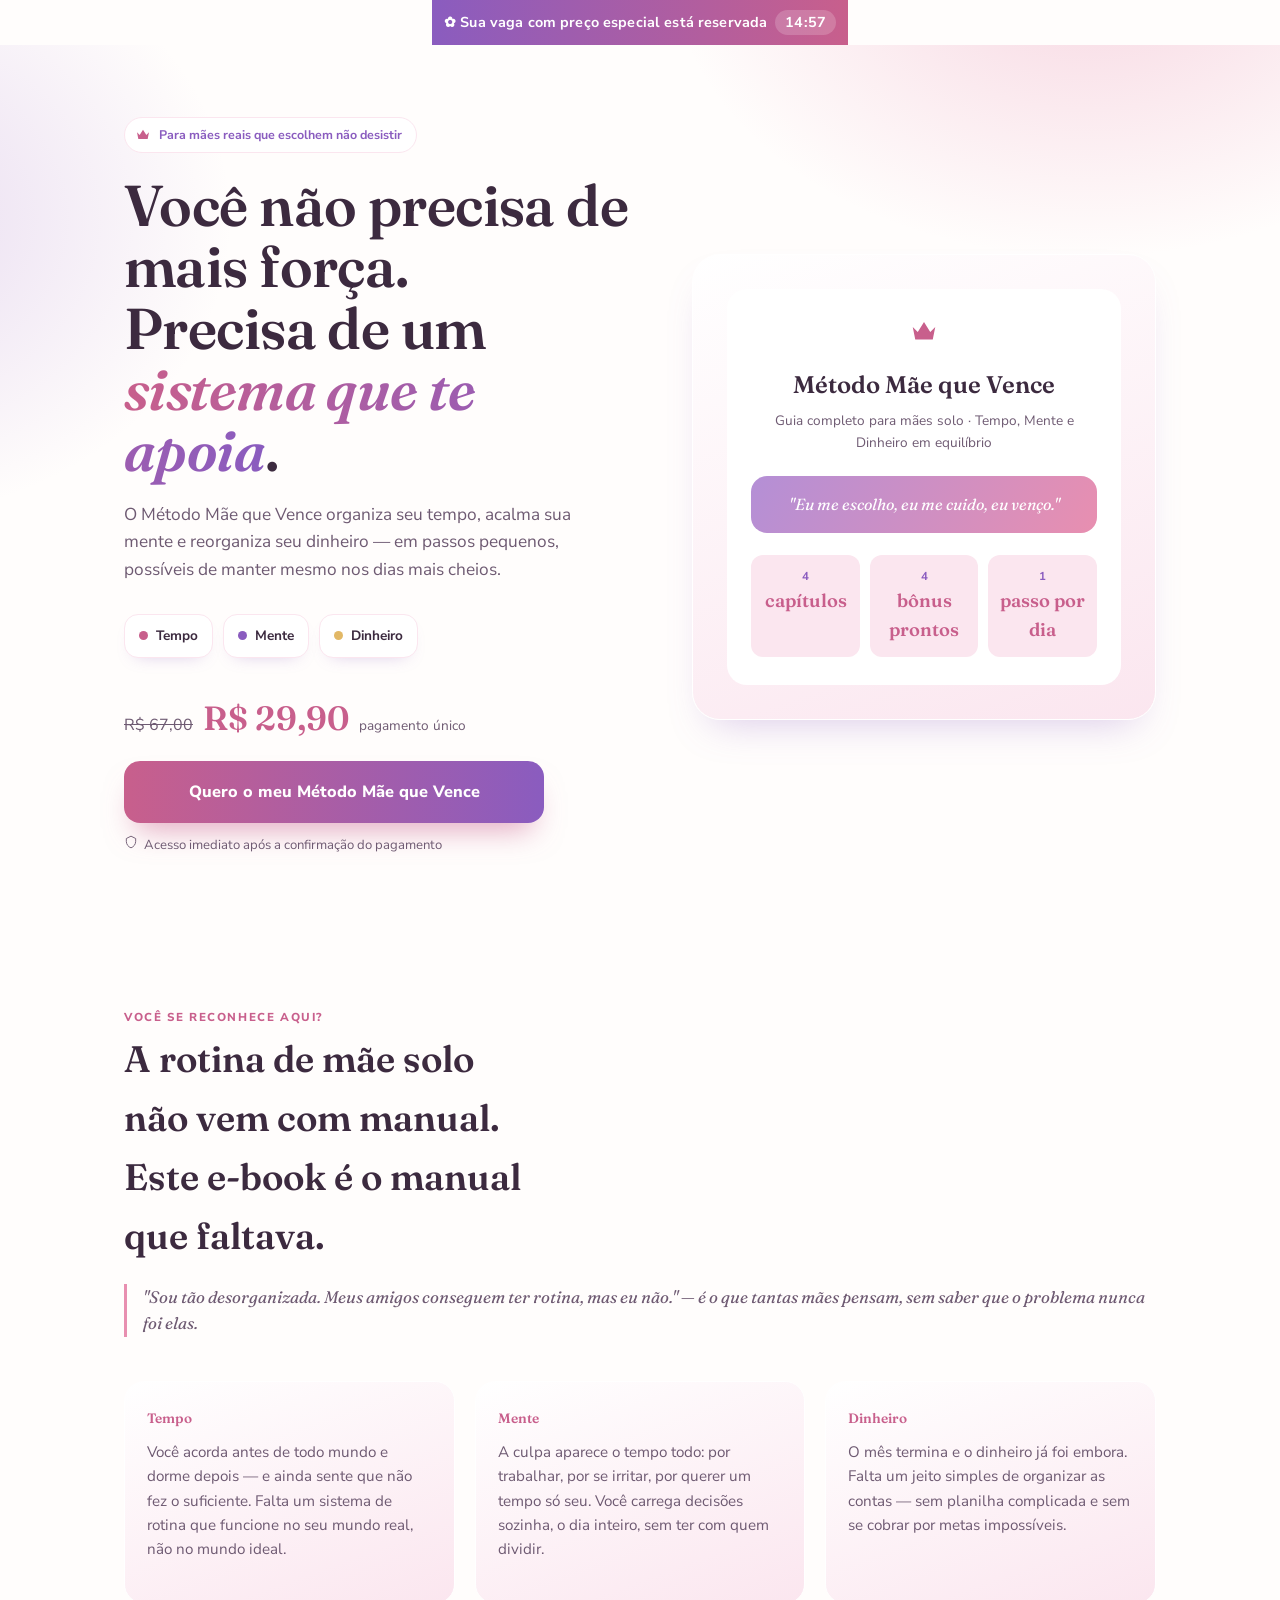
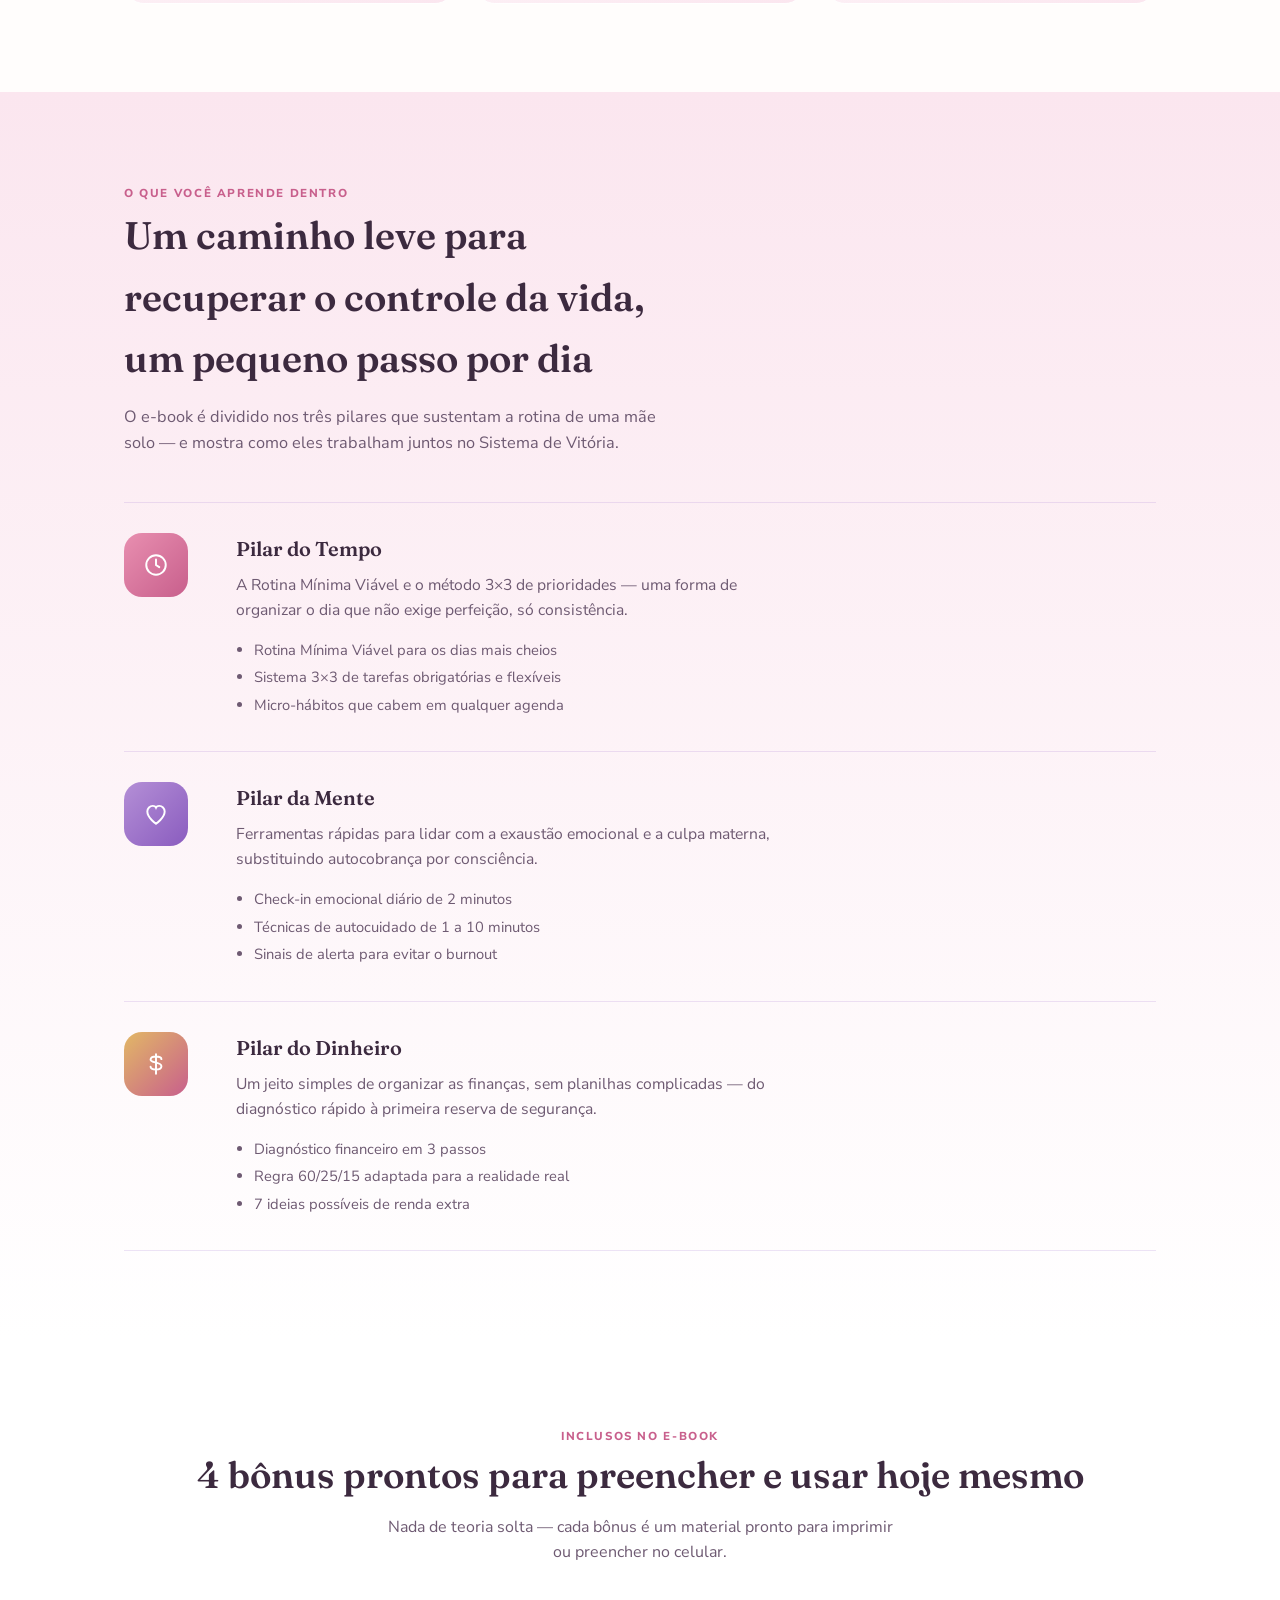
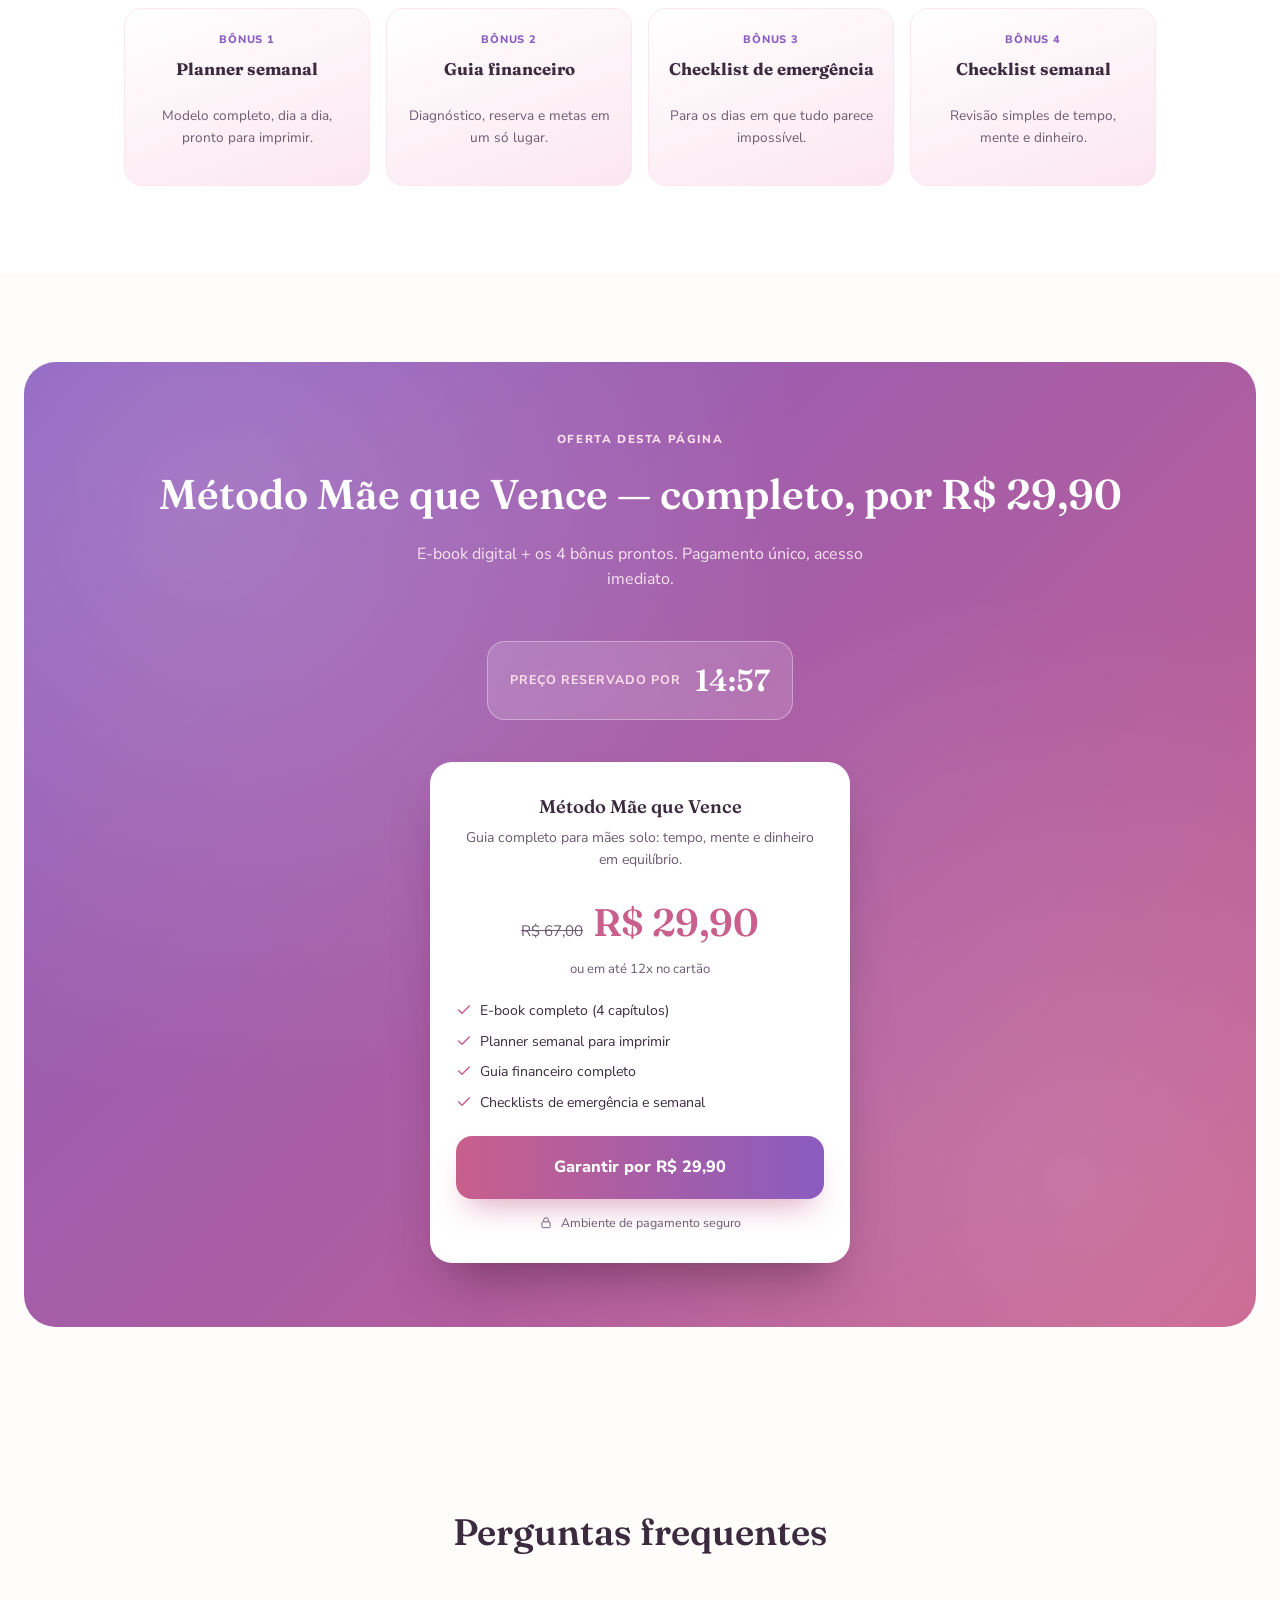
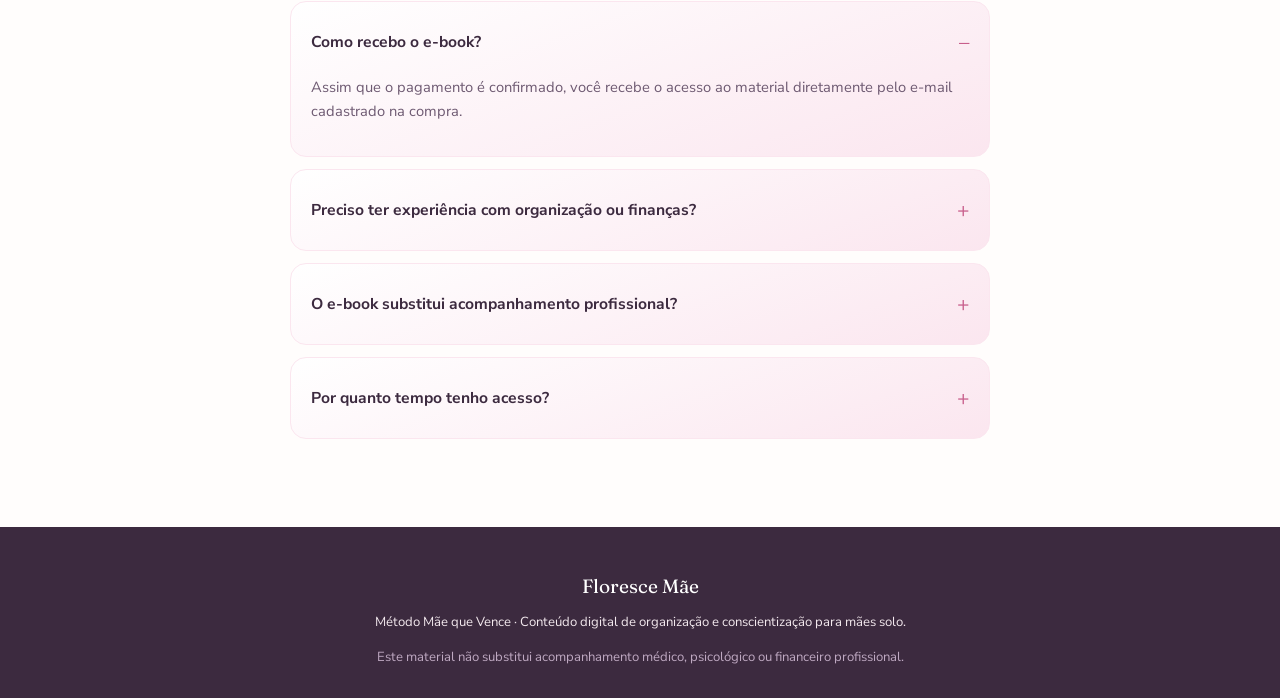
==== floresce-mae-responsivo.html @ d222fc99 "Add files via upload" ====
<!DOCTYPE html>
<html lang="pt-BR">
<head>
<meta charset="UTF-8">
<meta name="viewport" content="width=device-width, initial-scale=1.0, viewport-fit=cover">
<title>Floresce Mãe — Método Mãe que Vence</title>
<link rel="preconnect" href="https://fonts.googleapis.com">
<link href="https://fonts.googleapis.com/css2?family=Fraunces:ital,opsz,wght@0,9..144,400;0,9..144,500;0,9..144,600;1,9..144,500&family=Nunito+Sans:wght@400;600;700;800&display=swap" rel="stylesheet">
<style>
  :root{
    --white:#fffdfc;
    --blush:#fbe6ef;
    --pink:#e88fb0;
    --pink-deep:#c85f8c;
    --lilac:#b48fd6;
    --lilac-deep:#8a5cbf;
    --ink:#3c2a3f;
    --ink-soft:#6e5a72;
    --gold:#e2b866;
    --shadow: 0 20px 40px -20px rgba(138,92,191,0.35);
  }
  *{box-sizing:border-box;}
  html{scroll-behavior:smooth;}
  body{
    margin:0;
    background:var(--white);
    color:var(--ink);
    font-family:'Nunito Sans', sans-serif;
    line-height:1.6;
    -webkit-font-smoothing:antialiased;
    display:flex;
    flex-direction:column;
    align-items:center;
    width:100%;
  }
  header.hero, section, footer{width:100%;}
  h1,h2,h3,.display{
    font-family:'Fraunces', serif;
    font-weight:600;
    color:var(--ink);
    margin:0;
  }
  .eyebrow{
    font-family:'Nunito Sans',sans-serif;
    text-transform:uppercase;
    letter-spacing:0.14em;
    font-size:0.72rem;
    font-weight:800;
    color:var(--pink-deep);
  }
  a{text-decoration:none;color:inherit;}
  img{max-width:100%;display:block;}
  .wrap{max-width:1080px;width:100%;margin:0 auto;padding:0 24px;}
  section{padding:88px 0;}

  /* ---------- sticky cart bar ---------- */
  #cartbar{
    position:sticky; top:0; z-index:50;
    background:linear-gradient(90deg,var(--lilac-deep),var(--pink-deep));
    color:#fff;
    padding:10px 16px;
    text-align:center;
    font-size:0.9rem;
    font-weight:700;
    letter-spacing:0.01em;
  }
  #cartbar .timer{
    font-variant-numeric: tabular-nums;
    background:rgba(255,255,255,0.18);
    padding:3px 10px;
    border-radius:20px;
    margin-left:8px;
  }

  /* ---------- hero ---------- */
  header.hero{
    position:relative;
    overflow:hidden;
    background:
      radial-gradient(ellipse 700px 500px at 85% -10%, rgba(232,143,176,0.35), transparent 60%),
      radial-gradient(ellipse 600px 500px at -10% 20%, rgba(180,143,214,0.30), transparent 60%),
      var(--white);
    padding:72px 0 60px;
  }
  .hero-grid{
    display:grid;
    grid-template-columns: 1.05fr 0.95fr;
    gap:56px;
    align-items:center;
  }
  .badge-crown{
    display:inline-flex;align-items:center;gap:8px;
    background:#fff;
    border:1px solid var(--blush);
    padding:7px 14px 7px 10px;
    border-radius:999px;
    font-size:0.78rem;
    font-weight:700;
    color:var(--lilac-deep);
    box-shadow: var(--shadow);
    margin-bottom:22px;
  }
  .badge-crown svg{flex:none;}
  h1.display{
    font-size:clamp(2.3rem, 4.4vw, 3.6rem);
    line-height:1.06;
    letter-spacing:-0.01em;
  }
  h1.display em{
    font-style:italic;
    background:linear-gradient(90deg,var(--pink-deep),var(--lilac-deep));
    -webkit-background-clip:text;
    background-clip:text;
    color:transparent;
  }
  .hero p.lede{
    margin-top:20px;
    font-size:1.08rem;
    color:var(--ink-soft);
    max-width:46ch;
  }
  .hero-pillars{
    display:flex;gap:14px;margin-top:30px;flex-wrap:wrap;
  }
  .pillar-chip{
    display:flex;align-items:center;gap:8px;
    background:#fff;
    border:1px solid var(--blush);
    padding:9px 14px;
    border-radius:14px;
    font-weight:700;
    font-size:0.85rem;
    color:var(--ink);
    box-shadow: 0 8px 18px -12px rgba(138,92,191,0.4);
  }
  .pillar-chip .dot{width:9px;height:9px;border-radius:50%;flex:none;}
  .hero-cta{margin-top:34px;}
  .price-tag{
    display:flex;align-items:baseline;gap:10px;margin-bottom:16px;
  }
  .price-tag .old{color:var(--ink-soft);text-decoration:line-through;font-size:1rem;}
  .price-tag .new{font-family:'Fraunces',serif;font-size:2.1rem;font-weight:600;color:var(--pink-deep);}
  .price-tag .cycle{font-size:0.85rem;color:var(--ink-soft);}
  .btn-buy{
    display:inline-flex;align-items:center;justify-content:center;gap:10px;
    background:linear-gradient(90deg,var(--pink-deep),var(--lilac-deep));
    color:#fff;
    font-weight:800;
    font-size:1.02rem;
    padding:18px 30px;
    border-radius:16px;
    box-shadow:0 18px 30px -12px rgba(200,95,140,0.55);
    border:none;
    cursor:pointer;
    transition:transform .15s ease, box-shadow .15s ease;
    width:100%;
    max-width:420px;
  }
  .btn-buy:hover{transform:translateY(-2px);box-shadow:0 22px 36px -12px rgba(200,95,140,0.65);}
  .hero-note{
    margin-top:12px;font-size:0.82rem;color:var(--ink-soft);
    display:flex;align-items:center;gap:6px;
  }

  /* hero visual: mug/journal card */
  .hero-visual{
    position:relative;
    background:linear-gradient(160deg,#fff, var(--blush));
    border-radius:28px;
    padding:34px;
    box-shadow: var(--shadow);
    border:1px solid #fff;
  }
  .visual-card{
    background:#fff;
    border-radius:20px;
    padding:28px 24px;
    text-align:center;
  }
  .visual-card .crown{margin:0 auto 10px;}
  .visual-card .title-sm{
    font-family:'Fraunces',serif;font-size:1.5rem;font-weight:600;
  }
  .visual-card .sub-sm{font-size:0.85rem;color:var(--ink-soft);margin-top:6px;}
  .visual-mantra{
    margin-top:22px;
    background:linear-gradient(120deg,var(--lilac),var(--pink));
    color:#fff;
    border-radius:16px;
    padding:16px 18px;
    font-family:'Fraunces',serif;
    font-style:italic;
    font-size:1rem;
  }
  .visual-stats{
    display:grid;grid-template-columns:repeat(3,1fr);gap:10px;margin-top:22px;
  }
  .visual-stats div{
    background:var(--blush);
    border-radius:12px;
    padding:12px 6px;
    text-align:center;
    font-size:0.72rem;
    font-weight:700;
    color:var(--lilac-deep);
  }
  .visual-stats div span{
    display:block;font-family:'Fraunces',serif;font-size:1.15rem;color:var(--pink-deep);font-weight:600;
  }

  /* ---------- for you section ---------- */
  .foryou{background:var(--white);}
  .foryou h2{font-size:clamp(1.7rem,3vw,2.3rem);max-width:16ch;}
  .quote-strip{
    margin-top:18px;
    font-family:'Fraunces',serif;font-style:italic;
    color:var(--ink-soft);
    font-size:1.05rem;
    border-left:3px solid var(--pink);
    padding-left:16px;
  }
  .you-grid{
    margin-top:44px;
    display:grid;grid-template-columns:repeat(3,1fr);gap:20px;
  }
  .you-card{
    background:linear-gradient(160deg,#fff,var(--blush));
    border-radius:20px;
    padding:26px 22px;
    border:1px solid #fff;
  }
  .you-card .num{
    font-family:'Fraunces',serif;color:var(--pink-deep);font-size:0.85rem;font-weight:600;
  }
  .you-card p{margin-top:10px;color:var(--ink-soft);font-size:0.95rem;}

  /* ---------- pillars detail ---------- */
  .pillars{
    background:linear-gradient(180deg,var(--blush),#fff);
  }
  .pillars-head{max-width:56ch;}
  .pillars-head h2{font-size:clamp(1.8rem,3.2vw,2.4rem);}
  .pillars-head p{margin-top:14px;color:var(--ink-soft);font-size:1.02rem;}
  .pillar-list{margin-top:46px;display:flex;flex-direction:column;gap:0;}
  .pillar-row{
    display:grid;grid-template-columns: 90px 1fr;
    gap:22px;
    padding:30px 0;
    border-top:1px solid rgba(180,143,214,0.25);
  }
  .pillar-row:last-child{border-bottom:1px solid rgba(180,143,214,0.25);}
  .pillar-icon{
    width:64px;height:64px;border-radius:18px;
    display:flex;align-items:center;justify-content:center;
    color:#fff;
  }
  .pillar-row h3{font-size:1.25rem;}
  .pillar-row p{color:var(--ink-soft);margin-top:8px;font-size:0.98rem;max-width:60ch;}
  .pillar-row ul{margin:12px 0 0;padding-left:18px;color:var(--ink-soft);font-size:0.92rem;}
  .pillar-row li{margin-bottom:4px;}

  /* ---------- bonus ---------- */
  .bonus{background:#fff;}
  .bonus h2{font-size:clamp(1.7rem,3vw,2.3rem);text-align:center;}
  .bonus-sub{text-align:center;color:var(--ink-soft);margin-top:10px;max-width:52ch;margin-left:auto;margin-right:auto;}
  .bonus-grid{
    margin-top:42px;display:grid;grid-template-columns:repeat(4,1fr);gap:16px;
  }
  .bonus-card{
    background:linear-gradient(160deg,#fff,var(--blush));
    border:1px solid var(--blush);
    border-radius:18px;
    padding:22px 18px;
    text-align:center;
  }
  .bonus-card .tag{
    font-size:0.68rem;font-weight:800;letter-spacing:0.08em;text-transform:uppercase;color:var(--lilac-deep);
  }
  .bonus-card h4{font-family:'Fraunces',serif;font-size:1.05rem;margin-top:8px;color:var(--ink);}
  .bonus-card p{font-size:0.85rem;color:var(--ink-soft);margin-top:6px;}

  /* ---------- offer / checkout section ---------- */
  .offer{
    background:linear-gradient(135deg,var(--lilac-deep),var(--pink-deep));
    color:#fff;
    text-align:center;
    border-radius:32px;
    margin:0 24px;
    padding:64px 28px;
    position:relative;
    overflow:hidden;
  }
  .offer::before{
    content:"";position:absolute;inset:0;
    background:radial-gradient(circle at 15% 15%, rgba(255,255,255,0.18), transparent 45%),
               radial-gradient(circle at 85% 85%, rgba(255,255,255,0.14), transparent 45%);
  }
  .offer > *{position:relative;}
  .offer .eyebrow{color:#ffe1ec;}
  .offer h2{font-size:clamp(1.8rem,3.4vw,2.6rem);color:#fff;margin-top:10px;}
  .offer p.sub{margin-top:14px;color:#f6e4ee;max-width:48ch;margin-left:auto;margin-right:auto;}

  .timer-box{
    margin:32px auto 8px;
    display:inline-flex;align-items:center;gap:14px;
    background:rgba(255,255,255,0.14);
    border:1px solid rgba(255,255,255,0.35);
    padding:14px 22px;
    border-radius:18px;
    backdrop-filter: blur(4px);
  }
  .timer-box .lbl{font-size:0.78rem;font-weight:700;text-transform:uppercase;letter-spacing:0.08em;color:#ffe1ec;}
  .timer-box .clock{
    font-family:'Fraunces',serif;font-size:1.9rem;font-weight:600;
    font-variant-numeric: tabular-nums;
  }

  .offer-card{
    margin:34px auto 0;
    max-width:420px;
    background:#fff;
    color:var(--ink);
    border-radius:22px;
    padding:30px 26px;
    box-shadow:0 30px 50px -20px rgba(60,20,45,0.5);
  }
  .offer-card .name{font-family:'Fraunces',serif;font-weight:600;font-size:1.15rem;}
  .offer-card .desc{color:var(--ink-soft);font-size:0.88rem;margin-top:6px;}
  .offer-card .pricing{margin:20px 0 6px;display:flex;align-items:baseline;justify-content:center;gap:10px;}
  .offer-card .pricing .old{color:var(--ink-soft);text-decoration:line-through;font-size:0.95rem;}
  .offer-card .pricing .new{font-family:'Fraunces',serif;font-size:2.4rem;font-weight:600;color:var(--pink-deep);}
  .offer-card .pricing .cur{font-size:0.95rem;color:var(--pink-deep);font-weight:700;}
  .offer-card .installment{text-align:center;font-size:0.82rem;color:var(--ink-soft);margin-bottom:20px;}
  .offer-includes{
    text-align:left;
    margin:0 0 22px;
    padding:0;list-style:none;
    font-size:0.88rem;
    color:var(--ink);
  }
  .offer-includes li{display:flex;gap:8px;margin-bottom:8px;align-items:flex-start;}
  .offer-includes li svg{flex:none;margin-top:2px;}
  .offer-card .btn-buy{max-width:100%;}
  .secure-row{
    display:flex;align-items:center;justify-content:center;gap:8px;
    margin-top:14px;font-size:0.78rem;color:var(--ink-soft);
  }

  /* ---------- faq ---------- */
  .faq{background:var(--white);}
  .faq h2{font-size:clamp(1.7rem,3vw,2.3rem);text-align:center;margin-bottom:40px;}
  .faq-list{max-width:700px;margin:0 auto;display:flex;flex-direction:column;gap:12px;}
  details{
    background:linear-gradient(160deg,#fff,var(--blush));
    border:1px solid var(--blush);
    border-radius:16px;
    padding:18px 20px;
  }
  summary{
    cursor:pointer;font-weight:700;font-size:0.98rem;
    list-style:none;display:flex;justify-content:space-between;align-items:center;gap:12px;
  }
  summary::-webkit-details-marker{display:none;}
  summary::after{
    content:"+";font-size:1.3rem;color:var(--pink-deep);font-weight:400;flex:none;
  }
  details[open] summary::after{content:"–";}
  details p{margin-top:12px;color:var(--ink-soft);font-size:0.92rem;}

  /* ---------- footer ---------- */
  footer{
    background:var(--ink);
    color:#f3e9ee;
    text-align:center;
    padding:44px 24px 30px;
    font-size:0.82rem;
  }
  footer .fname{font-family:'Fraunces',serif;font-size:1.2rem;color:#fff;margin-bottom:10px;}
  footer .flinks{margin-top:14px;color:#bfa9c2;}

  /* ---------- mobile ---------- */
  @media (max-width:860px){
    .hero-grid{grid-template-columns:1fr;}
    .you-grid{grid-template-columns:1fr;}
    .pillar-row{grid-template-columns:56px 1fr;}
    .pillar-icon{width:48px;height:48px;border-radius:14px;}
    .bonus-grid{grid-template-columns:repeat(2,1fr);}
    section{padding:60px 0;}
    .offer{margin:0 12px;padding:48px 20px;}
    .hero-visual{order:-1;}
  }
  @media (max-width:480px){
    .wrap{padding:0 18px;}
    section{padding:48px 0;}
    .bonus-grid{grid-template-columns:1fr;}
    #cartbar{font-size:0.72rem;padding:9px 12px;}
    #cartbar .timer{margin-left:4px;padding:2px 8px;}
    h1.display{font-size:1.9rem;}
    .hero{padding:48px 0 40px;}
    .hero-visual{padding:22px;}
    .visual-card{padding:22px 16px;}
    .visual-stats{gap:8px;}
    .btn-buy{font-size:0.92rem;padding:16px 22px;}
    .price-tag .new{font-size:1.7rem;}
    .pillar-row{grid-template-columns:44px 1fr;gap:14px;padding:22px 0;}
    .pillar-icon{width:40px;height:40px;border-radius:12px;}
    .pillar-icon svg{width:20px;height:20px;}
    .offer{margin:0 8px;padding:40px 16px;border-radius:22px;}
    .offer-card{padding:24px 18px;}
    .timer-box{padding:10px 16px;gap:10px;flex-wrap:wrap;justify-content:center;}
    .timer-box .clock{font-size:1.4rem;}
    .you-grid{gap:14px;}
    .bonus-grid{gap:14px;}
    details{padding:14px 16px;}
    summary{font-size:0.9rem;}
  }

  @media (max-width:360px){
    h1.display{font-size:1.65rem;}
    .offer-card .pricing .new{font-size:2rem;}
  }

  @media (prefers-reduced-motion: reduce){
    *{transition:none !important;}
  }

  /* RESPONSIVIDADE AVANÇADA — celulares, alta densidade e safe areas */
  :root{
    --page-pad:clamp(16px, 5vw, 24px);
    --section-pad:clamp(50px, 8vw, 88px);
  }

  html,
  body{
    width:100%;
    max-width:100%;
    overflow-x:hidden;
  }

  body{
    overflow-wrap:anywhere;
  }

  .wrap{
    width:100%;
    max-width:1080px;
    padding-left:var(--page-pad);
    padding-right:var(--page-pad);
  }

  section{padding-top:var(--section-pad);padding-bottom:var(--section-pad);}

  #cartbar{
    display:flex;
    align-items:center;
    justify-content:center;
    flex-wrap:wrap;
    gap:6px 8px;
    padding-left:max(12px, env(safe-area-inset-left));
    padding-right:max(12px, env(safe-area-inset-right));
    line-height:1.35;
  }
  #cartbar .timer{margin-left:0;}

  header.hero{
    padding-top:clamp(48px, 8vw, 72px);
    padding-bottom:clamp(44px, 7vw, 60px);
  }

  .hero-grid{
    grid-template-columns:minmax(0, 1.05fr) minmax(0, .95fr);
    gap:clamp(30px, 5vw, 56px);
  }

  .hero-grid > *,
  .hero-visual,
  .visual-card,
  .you-card,
  .bonus-card,
  .offer-card,
  .pillar-row > div:last-child,
  .faq-list,
  details{min-width:0;}

  .badge-crown{
    max-width:100%;
    white-space:normal;
    text-align:left;
  }

  h1.display,
  .pillars-head h2,
  .offer h2,
  .bonus h2,
  .faq h2{overflow-wrap:anywhere;}

  h1.display{font-size:clamp(2.05rem, 6.4vw, 3.6rem);}
  .hero p.lede{font-size:clamp(.98rem, 1.8vw, 1.08rem);}

  .hero-pillars{gap:10px;}
  .pillar-chip{min-height:44px;}
  .price-tag{flex-wrap:wrap;gap:6px 10px;}
  .btn-buy{min-height:52px;}
  .hero-note{align-items:flex-start;}

  .hero-visual{
    padding:clamp(20px, 3vw, 34px);
    border-radius:clamp(20px, 3vw, 28px);
  }
  .visual-card{padding:clamp(20px, 2.6vw, 28px) clamp(16px, 2.2vw, 24px);}
  .visual-card .title-sm{font-size:clamp(1.25rem, 2.3vw, 1.5rem);overflow-wrap:anywhere;}
  .visual-mantra{overflow-wrap:anywhere;}
  .visual-stats{grid-template-columns:repeat(3,minmax(0,1fr));}
  .visual-stats div{min-width:0;overflow-wrap:anywhere;}

  .you-grid{grid-template-columns:repeat(3,minmax(0,1fr));}
  .bonus-grid{grid-template-columns:repeat(4,minmax(0,1fr));}
  .pillar-row{grid-template-columns:clamp(56px, 8vw, 90px) minmax(0,1fr);}
  .pillar-row p,
  .pillar-row li,
  .bonus-card p,
  .you-card p,
  details p{overflow-wrap:anywhere;}

  .offer{
    margin-left:clamp(8px, 2.2vw, 24px);
    margin-right:clamp(8px, 2.2vw, 24px);
    padding:clamp(42px, 6vw, 64px) clamp(16px, 4vw, 28px);
  }
  .offer-card{width:100%;padding:clamp(22px, 3vw, 30px) clamp(16px, 2.5vw, 26px);}
  .offer-card .pricing{flex-wrap:wrap;}
  .timer-box{max-width:100%;flex-wrap:wrap;justify-content:center;text-align:center;}
  .offer-includes li{min-width:0;}
  .offer-includes li span{min-width:0;}

  details{overflow:hidden;}
  summary{min-height:44px;}

  footer{
    padding-left:max(var(--page-pad), env(safe-area-inset-left));
    padding-right:max(var(--page-pad), env(safe-area-inset-right));
    padding-bottom:max(30px, calc(30px + env(safe-area-inset-bottom)));
  }

  @media (max-width:860px){
    .hero-grid,
    .you-grid{grid-template-columns:1fr;}
    .bonus-grid{grid-template-columns:repeat(2,minmax(0,1fr));}
    .pillar-row{grid-template-columns:56px minmax(0,1fr);}
    .pillar-icon{width:48px;height:48px;border-radius:14px;}
    .hero-visual{order:-1;}
    .hero-grid{gap:clamp(32px, 7vw, 48px);}
  }

  @media (max-width:600px){
    #cartbar{font-size:.72rem;padding-top:9px;padding-bottom:9px;}
    header.hero{padding-top:clamp(42px, 12vw, 58px);padding-bottom:clamp(38px, 10vw, 50px);}
    h1.display{font-size:clamp(2rem, 10.5vw, 2.7rem);line-height:1.08;}
    .hero-pillars{display:grid;grid-template-columns:repeat(3,minmax(0,1fr));}
    .pillar-chip{justify-content:center;padding-left:8px;padding-right:8px;font-size:.8rem;}
    .price-tag{align-items:center;}
    .price-tag .new{font-size:clamp(1.7rem, 8vw, 2.1rem);}
    .btn-buy{font-size:.95rem;padding:15px 16px;}
    .hero-note{font-size:.78rem;}
    .visual-card .sub-sm{font-size:.8rem;}
    .visual-stats div{font-size:.66rem;padding:10px 4px;}
    .visual-stats div span{font-size:1.05rem;}
    .pillar-row{grid-template-columns:44px minmax(0,1fr);gap:14px;padding:24px 0;}
    .pillar-icon{width:40px;height:40px;border-radius:12px;}
    .pillar-icon svg{width:20px;height:20px;}
    .offer h2{font-size:clamp(1.65rem, 8vw, 2.15rem);}
    .timer-box{gap:8px;padding:10px 14px;}
    .timer-box .clock{font-size:1.35rem;}
    .offer-card .pricing .new{font-size:clamp(2rem, 11vw, 2.4rem);}
    .secure-row{flex-wrap:wrap;}
    details{padding:12px 14px;}
    summary{font-size:.9rem;line-height:1.4;}
  }

  @media (max-width:480px){
    .wrap{padding-left:16px;padding-right:16px;}
    section{padding-top:clamp(44px, 13vw, 58px);padding-bottom:clamp(44px, 13vw, 58px);}
    .bonus-grid{grid-template-columns:1fr;gap:14px;}
    .hero-visual{padding:18px;border-radius:20px;}
    .visual-card{padding:20px 14px;border-radius:16px;}
    .visual-mantra{font-size:.94rem;padding:14px 12px;}
    .hero-pillars{gap:7px;}
    .pillar-chip{font-size:.75rem;}
    .offer{border-radius:22px;}
    footer{padding-top:34px;}
  }

  @media (max-width:360px){
    #cartbar{font-size:.67rem;}
    h1.display{font-size:clamp(1.85rem, 10.5vw, 2.25rem);}
    .badge-crown{font-size:.7rem;padding-right:10px;}
    .hero-pillars{grid-template-columns:1fr;}
    .pillar-chip{justify-content:flex-start;}
    .visual-stats{gap:5px;}
    .visual-stats div{font-size:.6rem;}
    .visual-stats div span{font-size:.98rem;}
    .offer-card .pricing{gap:5px;}
  }

  @media (orientation:landscape) and (max-height:560px){
    header.hero{padding-top:38px;padding-bottom:38px;}
    section{padding-top:48px;padding-bottom:48px;}
  }
</style>
</head>
<body>

<div id="cartbar">
  ✿ Sua vaga com preço especial está reservada <span class="timer" id="cartbar-timer">15:00</span>
</div>

<header class="hero">
  <div class="wrap hero-grid">
    <div>
      <span class="badge-crown">
        <svg width="16" height="16" viewBox="0 0 24 24" fill="none"><path d="M3 8L7 12L12 4L17 12L21 8L19 18H5L3 8Z" fill="#c85f8c"/></svg>
        Para mães reais que escolhem não desistir
      </span>
      <h1 class="display">Você não precisa de mais força.<br>Precisa de um <em>sistema que te apoia</em>.</h1>
      <p class="lede">O Método Mãe que Vence organiza seu tempo, acalma sua mente e reorganiza seu dinheiro — em passos pequenos, possíveis de manter mesmo nos dias mais cheios.</p>

      <div class="hero-pillars">
        <div class="pillar-chip"><span class="dot" style="background:var(--pink-deep)"></span>Tempo</div>
        <div class="pillar-chip"><span class="dot" style="background:var(--lilac-deep)"></span>Mente</div>
        <div class="pillar-chip"><span class="dot" style="background:var(--gold)"></span>Dinheiro</div>
      </div>

      <div class="hero-cta">
        <div class="price-tag">
          <span class="old">R$ 67,00</span>
          <span class="new">R$ 29,90</span>
          <span class="cycle">pagamento único</span>
        </div>
        <a class="btn-buy" href="https://pay.kiwify.com.br/FQ6sLjV" target="_blank" rel="noopener">
          Quero o meu Método Mãe que Vence
        </a>
        <div class="hero-note">
          <svg width="14" height="14" viewBox="0 0 24 24" fill="none"><path d="M12 2L4 6V11C4 16 7.5 20.5 12 22C16.5 20.5 20 16 20 11V6L12 2Z" stroke="#6e5a72" stroke-width="1.6"/></svg>
          Acesso imediato após a confirmação do pagamento
        </div>
      </div>
    </div>

    <div class="hero-visual">
      <div class="visual-card">
        <div class="crown">
          <svg width="30" height="30" viewBox="0 0 24 24" fill="none"><path d="M3 8L7 12L12 4L17 12L21 8L19 18H5L3 8Z" fill="#c85f8c"/></svg>
        </div>
        <div class="title-sm">Método Mãe que Vence</div>
        <div class="sub-sm">Guia completo para mães solo · Tempo, Mente e Dinheiro em equilíbrio</div>
        <div class="visual-mantra">"Eu me escolho, eu me cuido, eu venço."</div>
        <div class="visual-stats">
          <div>4<span>capítulos</span></div>
          <div>4<span>bônus prontos</span></div>
          <div>1<span>passo por dia</span></div>
        </div>
      </div>
    </div>
  </div>
</header>

<section class="foryou">
  <div class="wrap">
    <span class="eyebrow">Você se reconhece aqui?</span>
    <h2>A rotina de mãe solo não vem com manual. Este e-book é o manual que faltava.</h2>
    <p class="quote-strip">"Sou tão desorganizada. Meus amigos conseguem ter rotina, mas eu não." — é o que tantas mães pensam, sem saber que o problema nunca foi elas.</p>

    <div class="you-grid">
      <div class="you-card">
        <div class="num">Tempo</div>
        <p>Você acorda antes de todo mundo e dorme depois — e ainda sente que não fez o suficiente. Falta um sistema de rotina que funcione no seu mundo real, não no mundo ideal.</p>
      </div>
      <div class="you-card">
        <div class="num">Mente</div>
        <p>A culpa aparece o tempo todo: por trabalhar, por se irritar, por querer um tempo só seu. Você carrega decisões sozinha, o dia inteiro, sem ter com quem dividir.</p>
      </div>
      <div class="you-card">
        <div class="num">Dinheiro</div>
        <p>O mês termina e o dinheiro já foi embora. Falta um jeito simples de organizar as contas — sem planilha complicada e sem se cobrar por metas impossíveis.</p>
      </div>
    </div>
  </div>
</section>

<section class="pillars">
  <div class="wrap">
    <div class="pillars-head">
      <span class="eyebrow">O que você aprende dentro</span>
      <h2>Um caminho leve para recuperar o controle da vida, um pequeno passo por dia</h2>
      <p>O e-book é dividido nos três pilares que sustentam a rotina de uma mãe solo — e mostra como eles trabalham juntos no Sistema de Vitória.</p>
    </div>

    <div class="pillar-list">
      <div class="pillar-row">
        <div class="pillar-icon" style="background:linear-gradient(135deg,var(--pink),var(--pink-deep));">
          <svg width="26" height="26" viewBox="0 0 24 24" fill="none"><circle cx="12" cy="12" r="9" stroke="#fff" stroke-width="1.8"/><path d="M12 7V12L15 14" stroke="#fff" stroke-width="1.8" stroke-linecap="round"/></svg>
        </div>
        <div>
          <h3>Pilar do Tempo</h3>
          <p>A Rotina Mínima Viável e o método 3×3 de prioridades — uma forma de organizar o dia que não exige perfeição, só consistência.</p>
          <ul>
            <li>Rotina Mínima Viável para os dias mais cheios</li>
            <li>Sistema 3×3 de tarefas obrigatórias e flexíveis</li>
            <li>Micro-hábitos que cabem em qualquer agenda</li>
          </ul>
        </div>
      </div>

      <div class="pillar-row">
        <div class="pillar-icon" style="background:linear-gradient(135deg,var(--lilac),var(--lilac-deep));">
          <svg width="26" height="26" viewBox="0 0 24 24" fill="none"><path d="M12 21C12 21 4 15.5 4 9.8C4 6.6 6.4 4.5 9 4.5C10.5 4.5 11.6 5.3 12 6.2C12.4 5.3 13.5 4.5 15 4.5C17.6 4.5 20 6.6 20 9.8C20 15.5 12 21 12 21Z" stroke="#fff" stroke-width="1.8"/></svg>
        </div>
        <div>
          <h3>Pilar da Mente</h3>
          <p>Ferramentas rápidas para lidar com a exaustão emocional e a culpa materna, substituindo autocobrança por consciência.</p>
          <ul>
            <li>Check-in emocional diário de 2 minutos</li>
            <li>Técnicas de autocuidado de 1 a 10 minutos</li>
            <li>Sinais de alerta para evitar o burnout</li>
          </ul>
        </div>
      </div>

      <div class="pillar-row">
        <div class="pillar-icon" style="background:linear-gradient(135deg,var(--gold),var(--pink-deep));">
          <svg width="26" height="26" viewBox="0 0 24 24" fill="none"><path d="M12 3V21M17 7.5C17 6 15.5 5 12 5C8.5 5 7 6.3 7 8C7 11 17 10 17 14C17 16 15 17 12 17C9 17 7 16 7 14.5" stroke="#fff" stroke-width="1.8" stroke-linecap="round"/></svg>
        </div>
        <div>
          <h3>Pilar do Dinheiro</h3>
          <p>Um jeito simples de organizar as finanças, sem planilhas complicadas — do diagnóstico rápido à primeira reserva de segurança.</p>
          <ul>
            <li>Diagnóstico financeiro em 3 passos</li>
            <li>Regra 60/25/15 adaptada para a realidade real</li>
            <li>7 ideias possíveis de renda extra</li>
          </ul>
        </div>
      </div>
    </div>
  </div>
</section>

<section class="bonus">
  <div class="wrap">
    <span class="eyebrow" style="display:block;text-align:center;">Inclusos no e-book</span>
    <h2>4 bônus prontos para preencher e usar hoje mesmo</h2>
    <p class="bonus-sub">Nada de teoria solta — cada bônus é um material pronto para imprimir ou preencher no celular.</p>

    <div class="bonus-grid">
      <div class="bonus-card">
        <div class="tag">Bônus 1</div>
        <h4>Planner semanal</h4>
        <p>Modelo completo, dia a dia, pronto para imprimir.</p>
      </div>
      <div class="bonus-card">
        <div class="tag">Bônus 2</div>
        <h4>Guia financeiro</h4>
        <p>Diagnóstico, reserva e metas em um só lugar.</p>
      </div>
      <div class="bonus-card">
        <div class="tag">Bônus 3</div>
        <h4>Checklist de emergência</h4>
        <p>Para os dias em que tudo parece impossível.</p>
      </div>
      <div class="bonus-card">
        <div class="tag">Bônus 4</div>
        <h4>Checklist semanal</h4>
        <p>Revisão simples de tempo, mente e dinheiro.</p>
      </div>
    </div>
  </div>
</section>

<section id="oferta">
  <div class="offer">
    <span class="eyebrow">Oferta desta página</span>
    <h2>Método Mãe que Vence — completo, por R$ 29,90</h2>
    <p class="sub">E-book digital + os 4 bônus prontos. Pagamento único, acesso imediato.</p>

    <div class="timer-box">
      <span class="lbl">Preço reservado por</span>
      <span class="clock" id="main-timer">15:00</span>
    </div>

    <div class="offer-card">
      <div class="name">Método Mãe que Vence</div>
      <div class="desc">Guia completo para mães solo: tempo, mente e dinheiro em equilíbrio.</div>
      <div class="pricing">
        <span class="old">R$ 67,00</span>
        <span class="new">R$ 29,90</span>
      </div>
      <div class="installment">ou em até 12x no cartão</div>
      <ul class="offer-includes">
        <li><svg width="16" height="16" viewBox="0 0 24 24" fill="none"><path d="M4 12L9 17L20 6" stroke="#c85f8c" stroke-width="2.2" stroke-linecap="round" stroke-linejoin="round"/></svg> E-book completo (4 capítulos)</li>
        <li><svg width="16" height="16" viewBox="0 0 24 24" fill="none"><path d="M4 12L9 17L20 6" stroke="#c85f8c" stroke-width="2.2" stroke-linecap="round" stroke-linejoin="round"/></svg> Planner semanal para imprimir</li>
        <li><svg width="16" height="16" viewBox="0 0 24 24" fill="none"><path d="M4 12L9 17L20 6" stroke="#c85f8c" stroke-width="2.2" stroke-linecap="round" stroke-linejoin="round"/></svg> Guia financeiro completo</li>
        <li><svg width="16" height="16" viewBox="0 0 24 24" fill="none"><path d="M4 12L9 17L20 6" stroke="#c85f8c" stroke-width="2.2" stroke-linecap="round" stroke-linejoin="round"/></svg> Checklists de emergência e semanal</li>
      </ul>
      <a class="btn-buy" href="https://pay.kiwify.com.br/FQ6sLjV" target="_blank" rel="noopener">Garantir por R$ 29,90</a>
      <div class="secure-row">
        <svg width="14" height="14" viewBox="0 0 24 24" fill="none"><rect x="5" y="10" width="14" height="10" rx="2" stroke="#6e5a72" stroke-width="1.6"/><path d="M8 10V7A4 4 0 0116 7V10" stroke="#6e5a72" stroke-width="1.6"/></svg>
        Ambiente de pagamento seguro
      </div>
    </div>
  </div>
</section>

<section class="faq">
  <div class="wrap">
    <h2>Perguntas frequentes</h2>
    <div class="faq-list">
      <details open>
        <summary>Como recebo o e-book?</summary>
        <p>Assim que o pagamento é confirmado, você recebe o acesso ao material diretamente pelo e-mail cadastrado na compra.</p>
      </details>
      <details>
        <summary>Preciso ter experiência com organização ou finanças?</summary>
        <p>Não. O método foi criado justamente para quem nunca conseguiu seguir sistemas complicados — os passos são pequenos e possíveis de manter.</p>
      </details>
      <details>
        <summary>O e-book substitui acompanhamento profissional?</summary>
        <p>Não. É um guia de organização e conscientização sobre rotina, tempo e dinheiro. Não é um substituto de acompanhamento psicológico ou financeiro profissional.</p>
      </details>
      <details>
        <summary>Por quanto tempo tenho acesso?</summary>
        <p>O acesso ao material é vitalício — você pode reler e usar os bônus quantas vezes precisar.</p>
      </details>
    </div>
  </div>
</section>

<footer>
  <div class="fname">Floresce Mãe</div>
  <div>Método Mãe que Vence · Conteúdo digital de organização e conscientização para mães solo.</div>
  <div class="flinks">Este material não substitui acompanhamento médico, psicológico ou financeiro profissional.</div>
</footer>

<script>
(function(){
  var DURATION = 15*60; // 15 minutes
  var key = 'mmv_cart_deadline';
  var deadline = localStorage.getItem(key);
  var now = Date.now();
  if(!deadline || parseInt(deadline,10) < now){
    deadline = now + DURATION*1000;
    localStorage.setItem(key, deadline);
  } else {
    deadline = parseInt(deadline,10);
  }

  var elBar = document.getElementById('cartbar-timer');
  var elMain = document.getElementById('main-timer');

  function tick(){
    var diff = Math.max(0, Math.floor((deadline - Date.now())/1000));
    var m = Math.floor(diff/60);
    var s = diff%60;
    var text = (m<10?'0':'')+m+':'+(s<10?'0':'')+s;
    if(elBar) elBar.textContent = text;
    if(elMain) elMain.textContent = text;
    if(diff <= 0){
      clearInterval(interval);
      if(elBar) elBar.textContent = '00:00';
      if(elMain) elMain.textContent = '00:00';
    }
  }
  tick();
  var interval = setInterval(tick, 1000);
})();
</script>

</body>
</html>
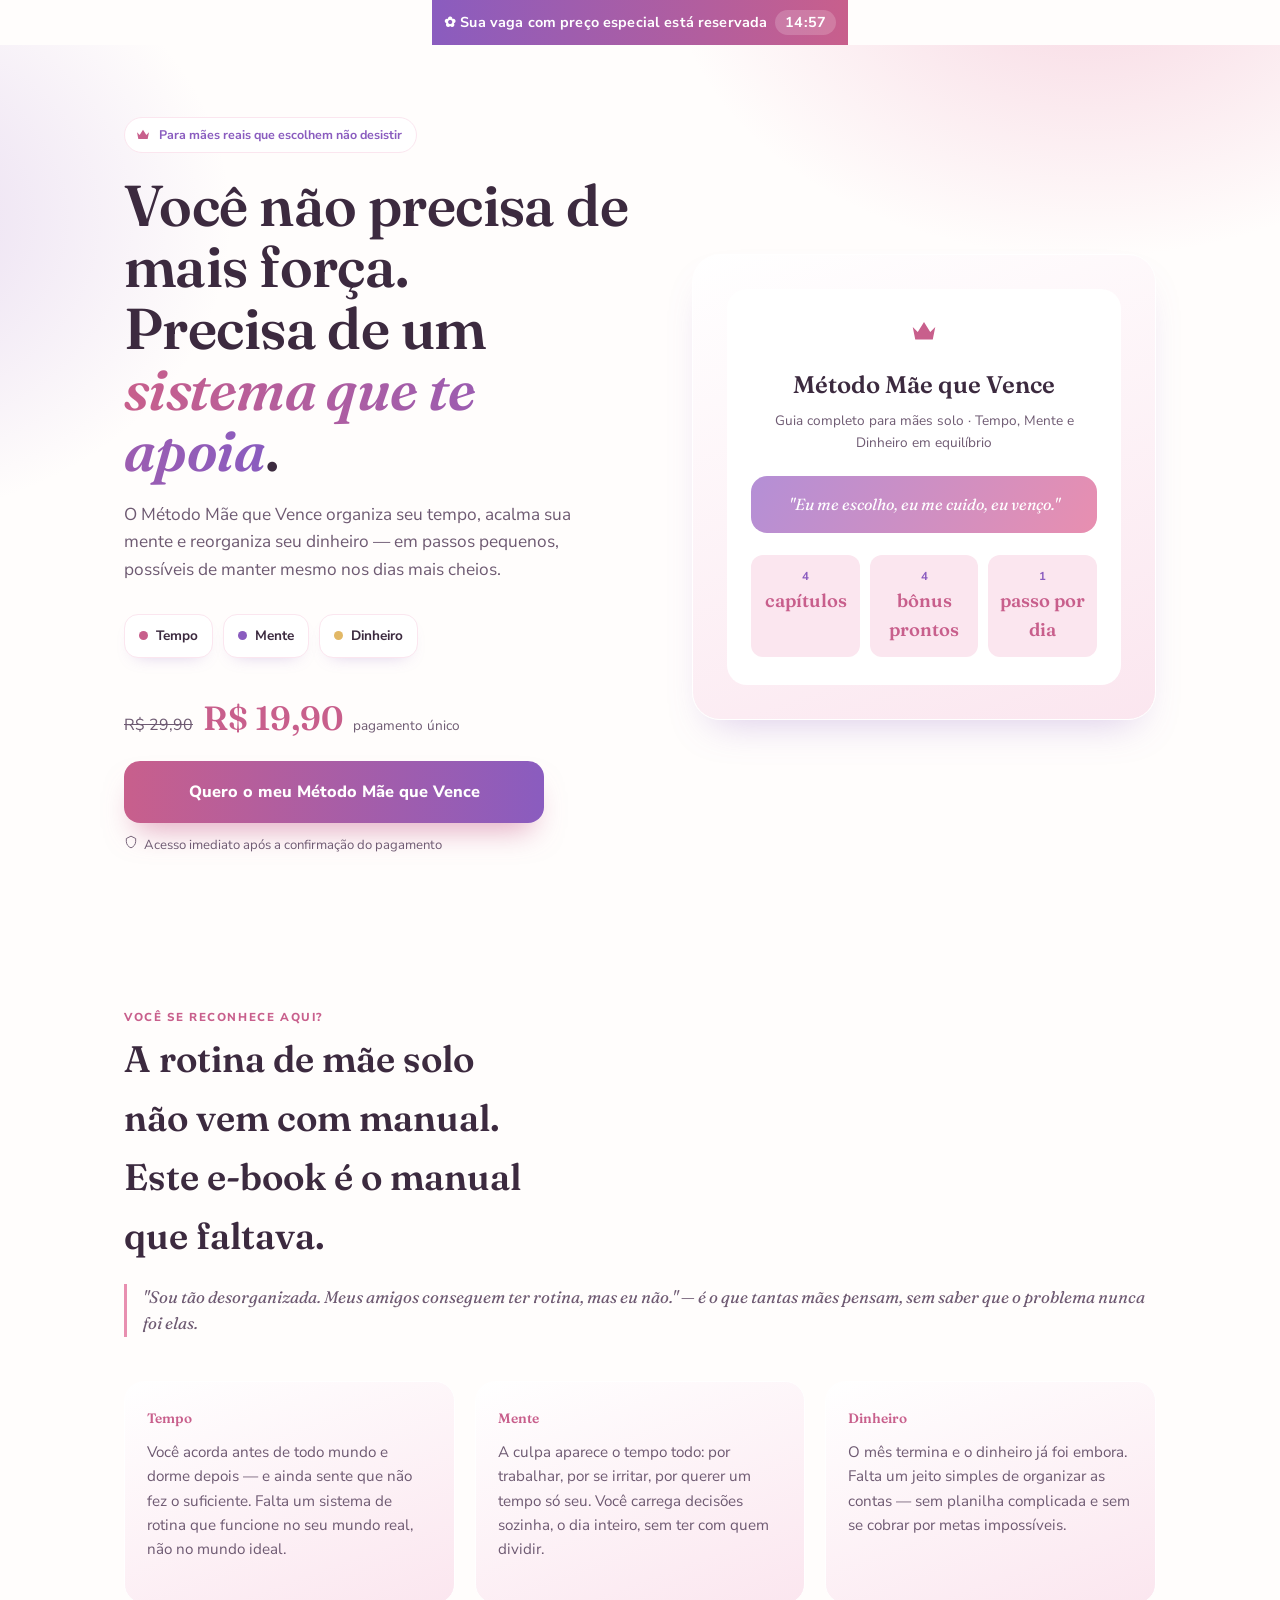
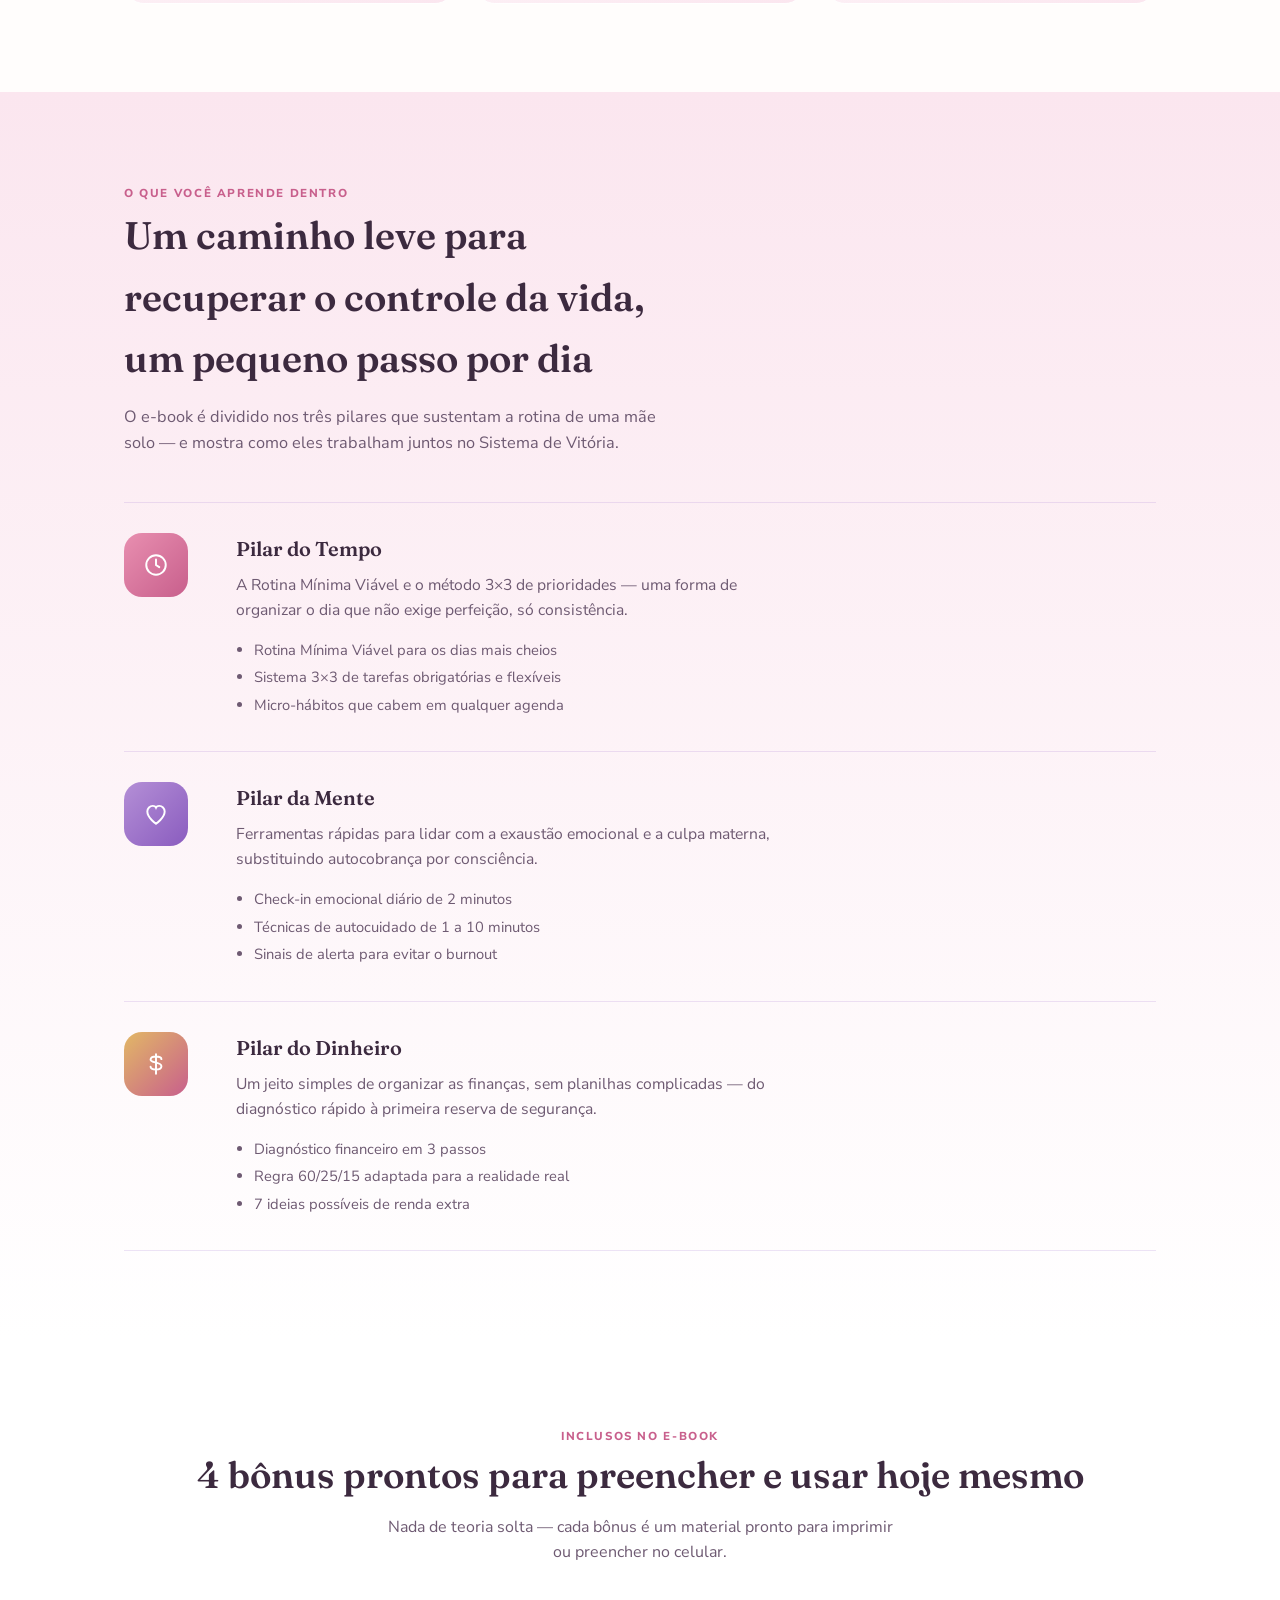
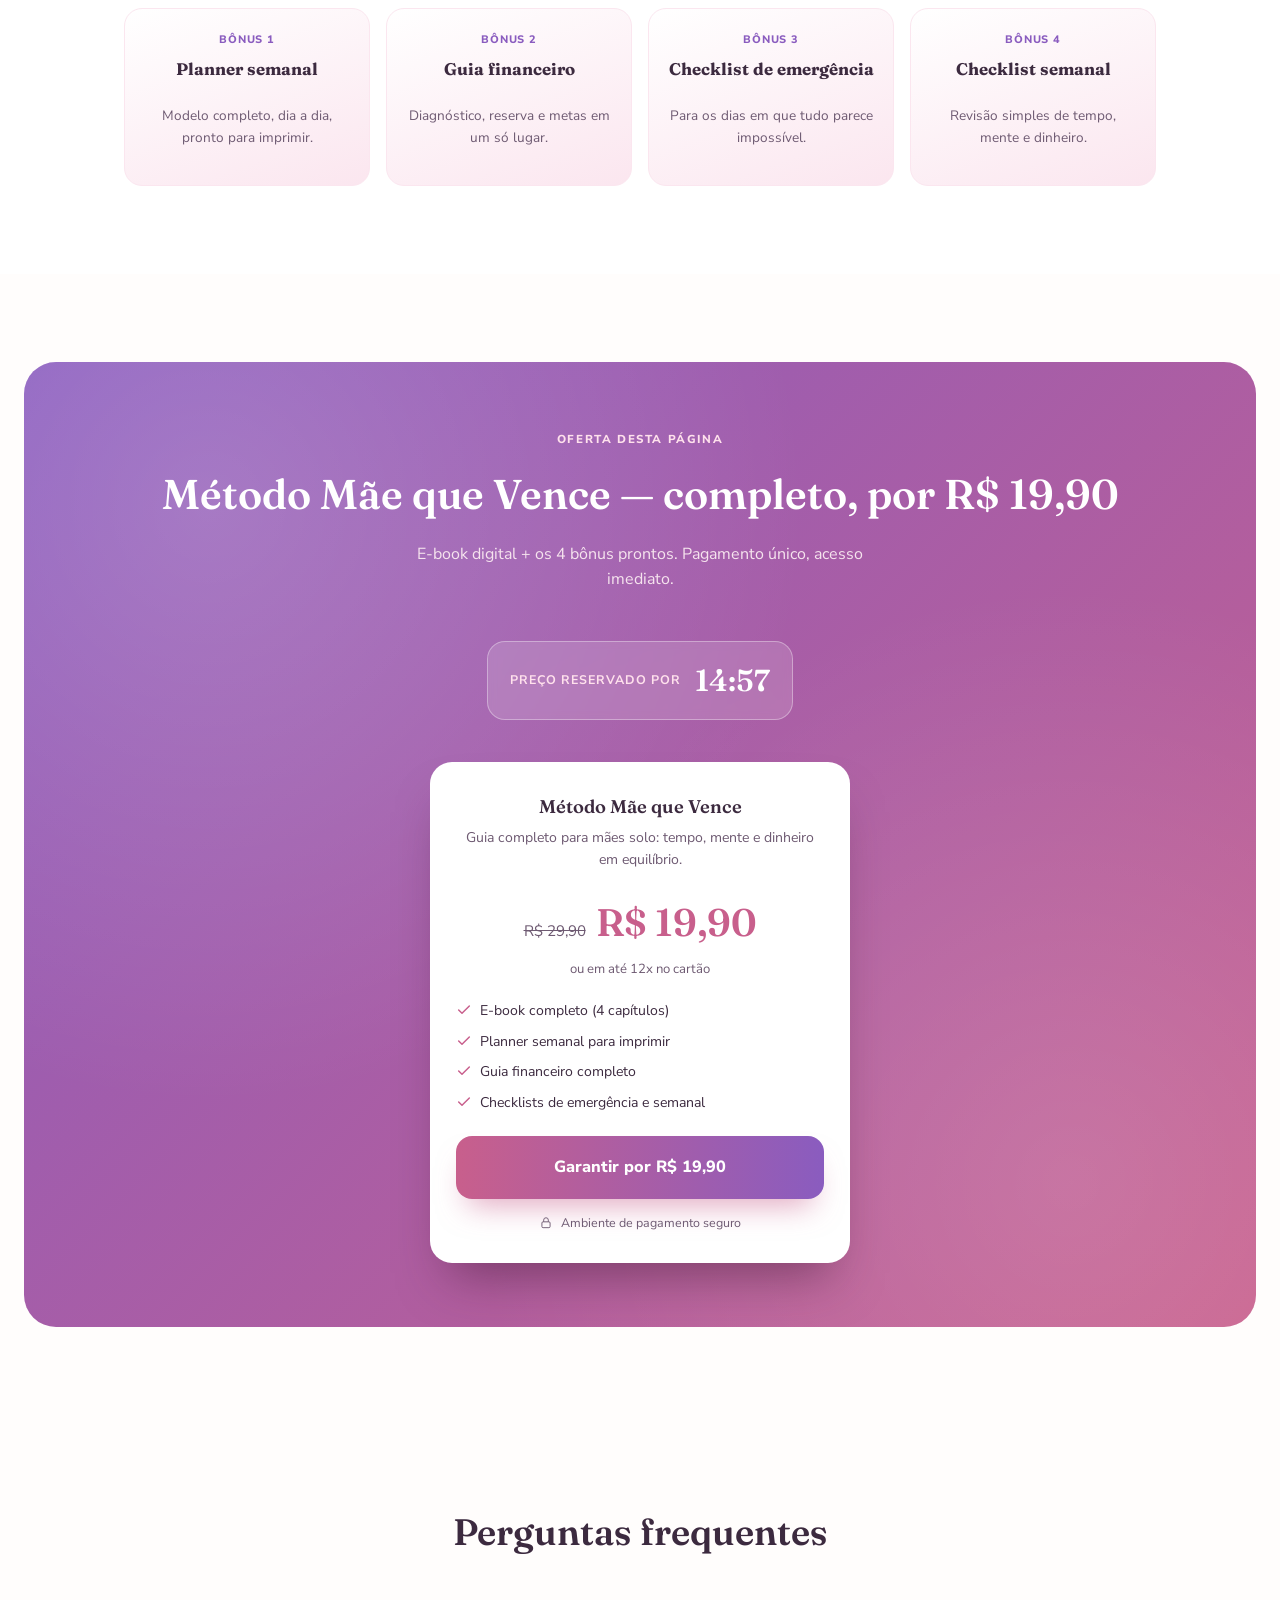
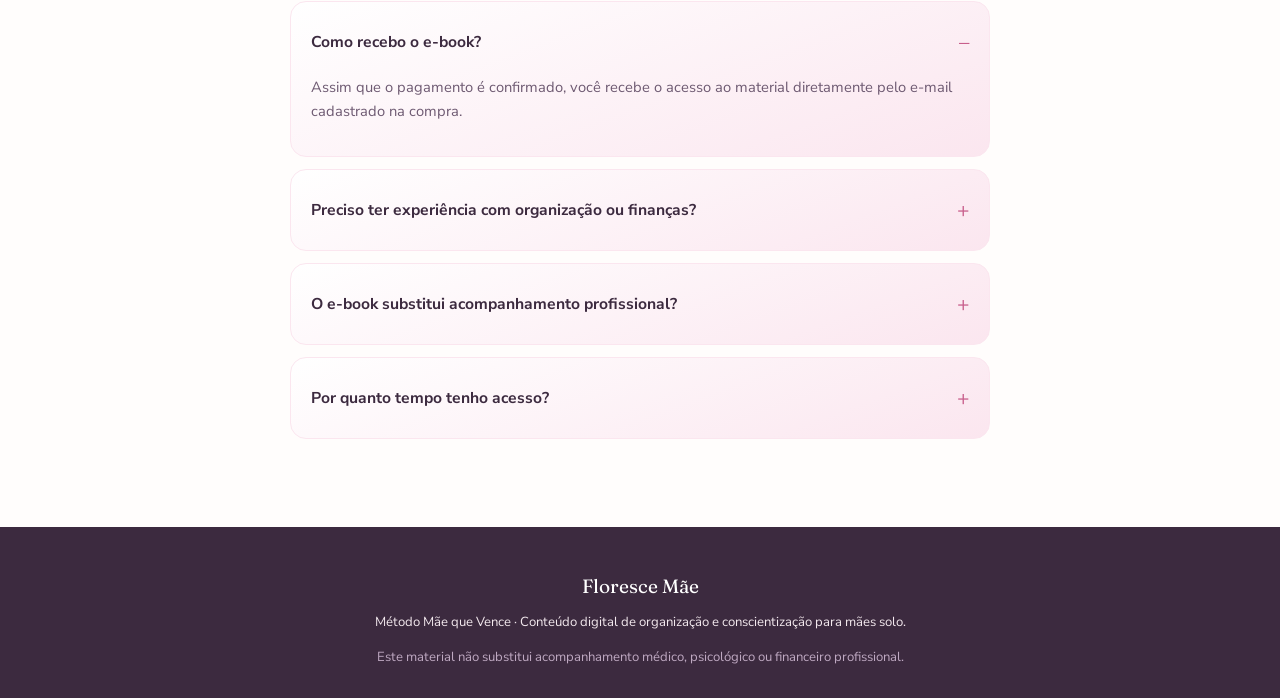
==== commit d3d35cc0: "Add files via upload" ====
--- a/floresce-mae-responsivo.html
+++ b/floresce-mae-responsivo.html
@@ -632,11 +632,11 @@
 
       <div class="hero-cta">
         <div class="price-tag">
-          <span class="old">R$ 67,00</span>
-          <span class="new">R$ 29,90</span>
+          <span class="old">R$ 29,90</span>
+          <span class="new">R$ 19,90</span>
           <span class="cycle">pagamento único</span>
         </div>
-        <a class="btn-buy" href="https://pay.kiwify.com.br/FQ6sLjV" target="_blank" rel="noopener">
+        <a class="btn-buy" href="https://pay.kiwify.com.br/bz2rmCk" target="_blank" rel="noopener">
           Quero o meu Método Mãe que Vence
         </a>
         <div class="hero-note">
@@ -778,7 +778,7 @@
 <section id="oferta">
   <div class="offer">
     <span class="eyebrow">Oferta desta página</span>
-    <h2>Método Mãe que Vence — completo, por R$ 29,90</h2>
+    <h2>Método Mãe que Vence — completo, por R$ 19,90</h2>
     <p class="sub">E-book digital + os 4 bônus prontos. Pagamento único, acesso imediato.</p>
 
     <div class="timer-box">
@@ -790,8 +790,8 @@
       <div class="name">Método Mãe que Vence</div>
       <div class="desc">Guia completo para mães solo: tempo, mente e dinheiro em equilíbrio.</div>
       <div class="pricing">
-        <span class="old">R$ 67,00</span>
-        <span class="new">R$ 29,90</span>
+        <span class="old">R$ 29,90</span>
+        <span class="new">R$ 19,90</span>
       </div>
       <div class="installment">ou em até 12x no cartão</div>
       <ul class="offer-includes">
@@ -800,7 +800,7 @@
         <li><svg width="16" height="16" viewBox="0 0 24 24" fill="none"><path d="M4 12L9 17L20 6" stroke="#c85f8c" stroke-width="2.2" stroke-linecap="round" stroke-linejoin="round"/></svg> Guia financeiro completo</li>
         <li><svg width="16" height="16" viewBox="0 0 24 24" fill="none"><path d="M4 12L9 17L20 6" stroke="#c85f8c" stroke-width="2.2" stroke-linecap="round" stroke-linejoin="round"/></svg> Checklists de emergência e semanal</li>
       </ul>
-      <a class="btn-buy" href="https://pay.kiwify.com.br/FQ6sLjV" target="_blank" rel="noopener">Garantir por R$ 29,90</a>
+      <a class="btn-buy" href="https://pay.kiwify.com.br/bz2rmCk" target="_blank" rel="noopener">Garantir por R$ 19,90</a>
       <div class="secure-row">
         <svg width="14" height="14" viewBox="0 0 24 24" fill="none"><rect x="5" y="10" width="14" height="10" rx="2" stroke="#6e5a72" stroke-width="1.6"/><path d="M8 10V7A4 4 0 0116 7V10" stroke="#6e5a72" stroke-width="1.6"/></svg>
         Ambiente de pagamento seguro
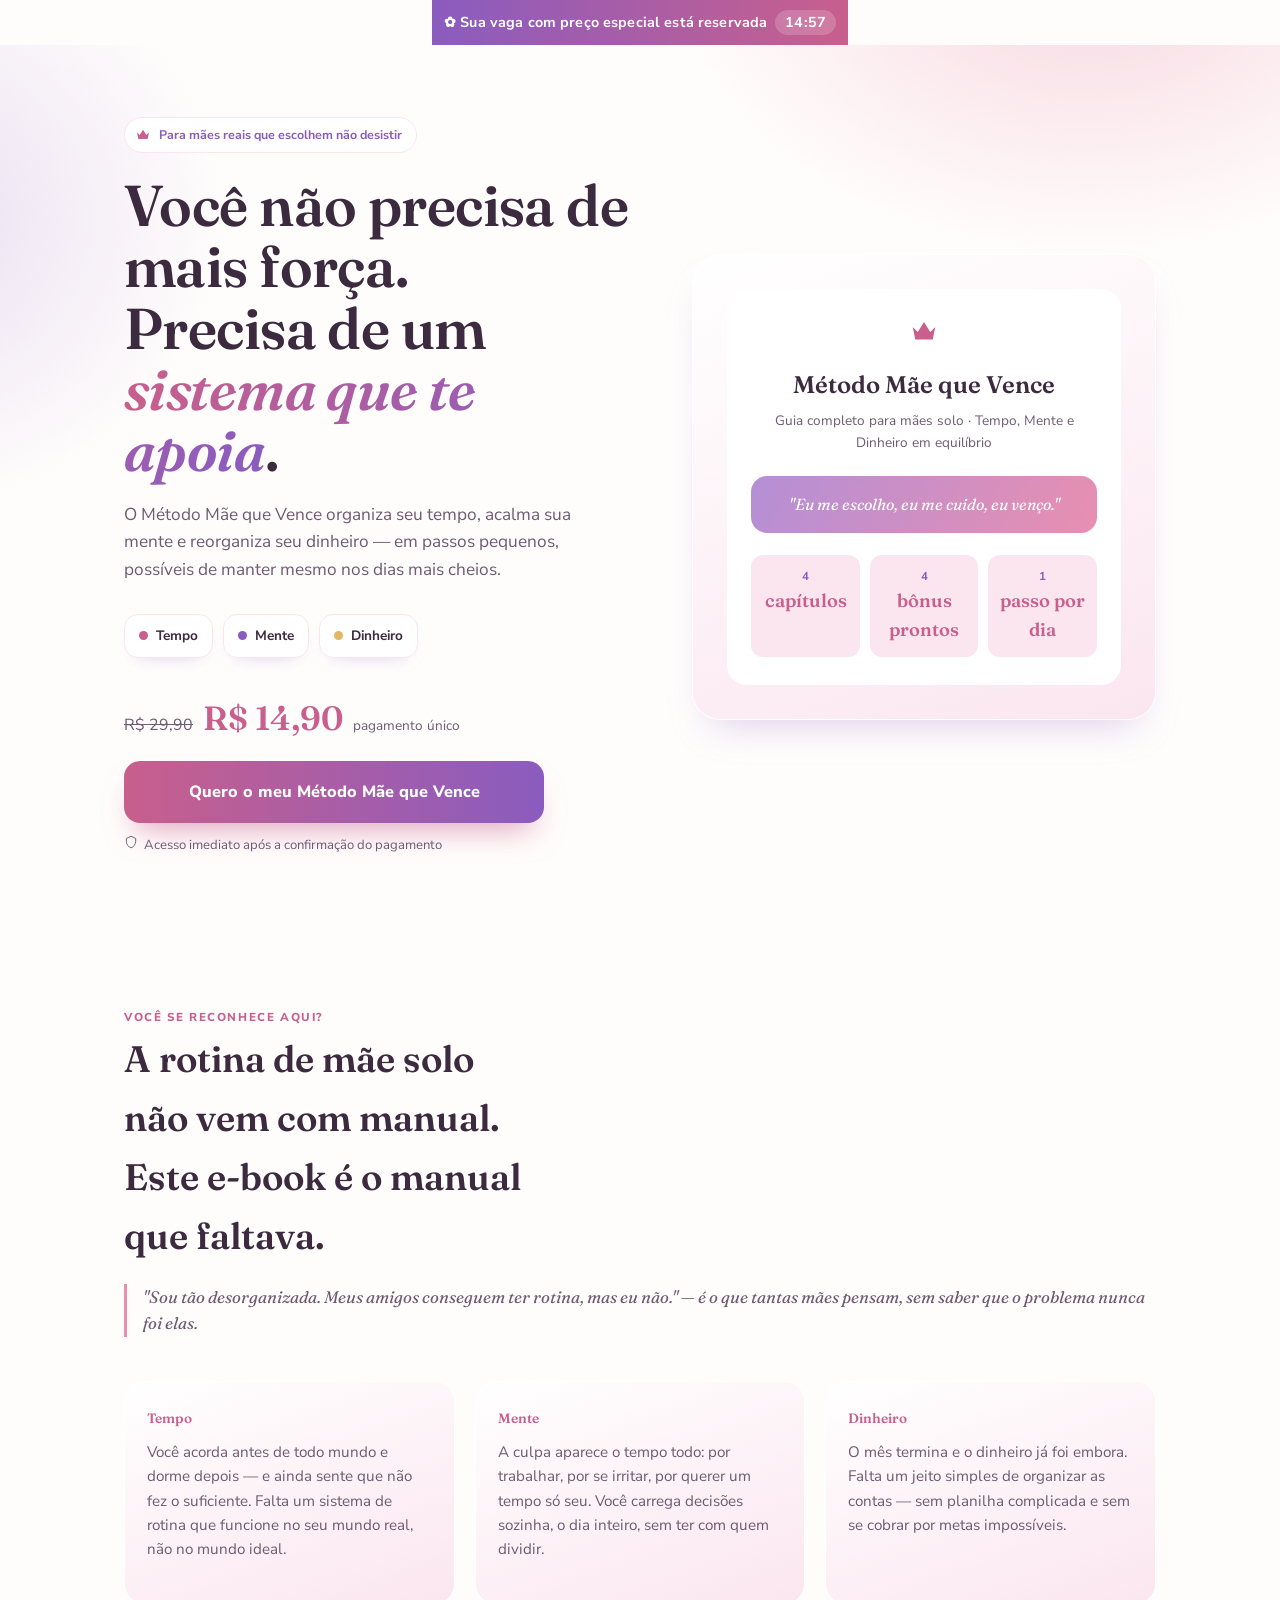
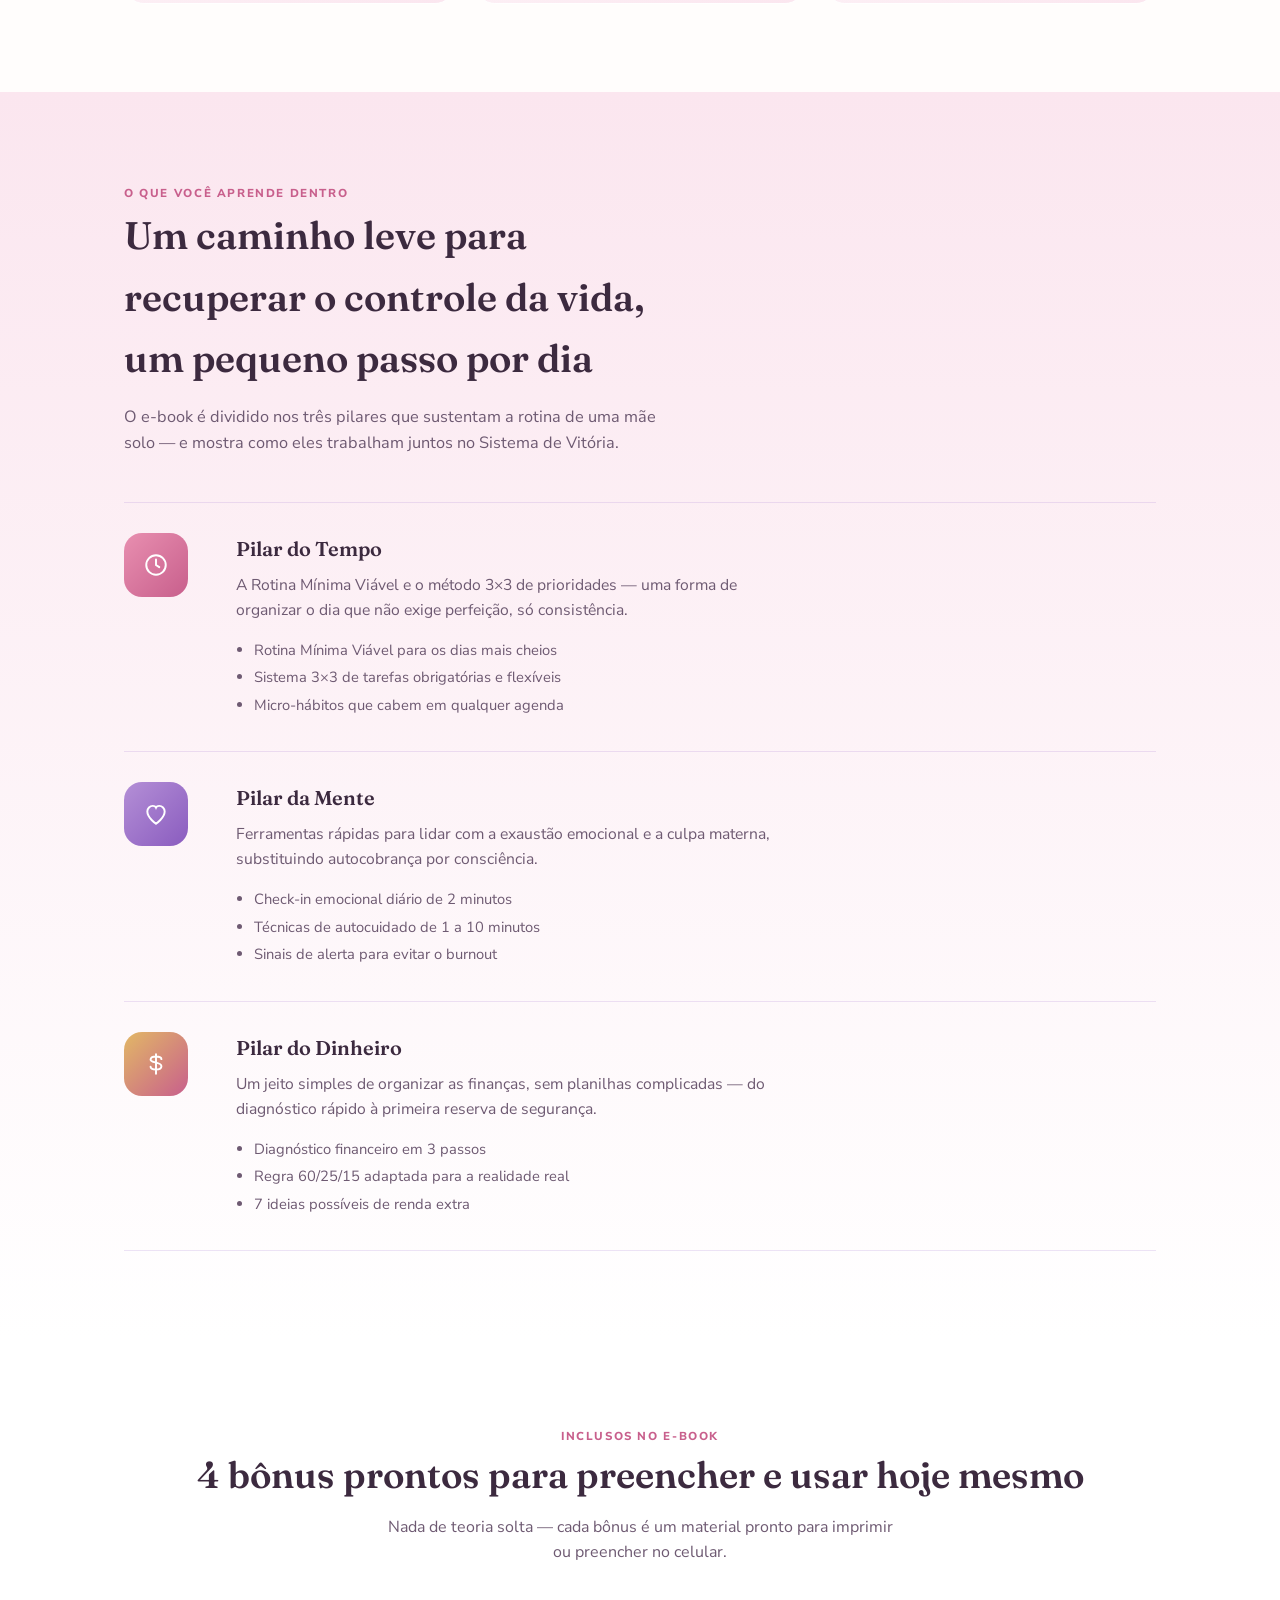
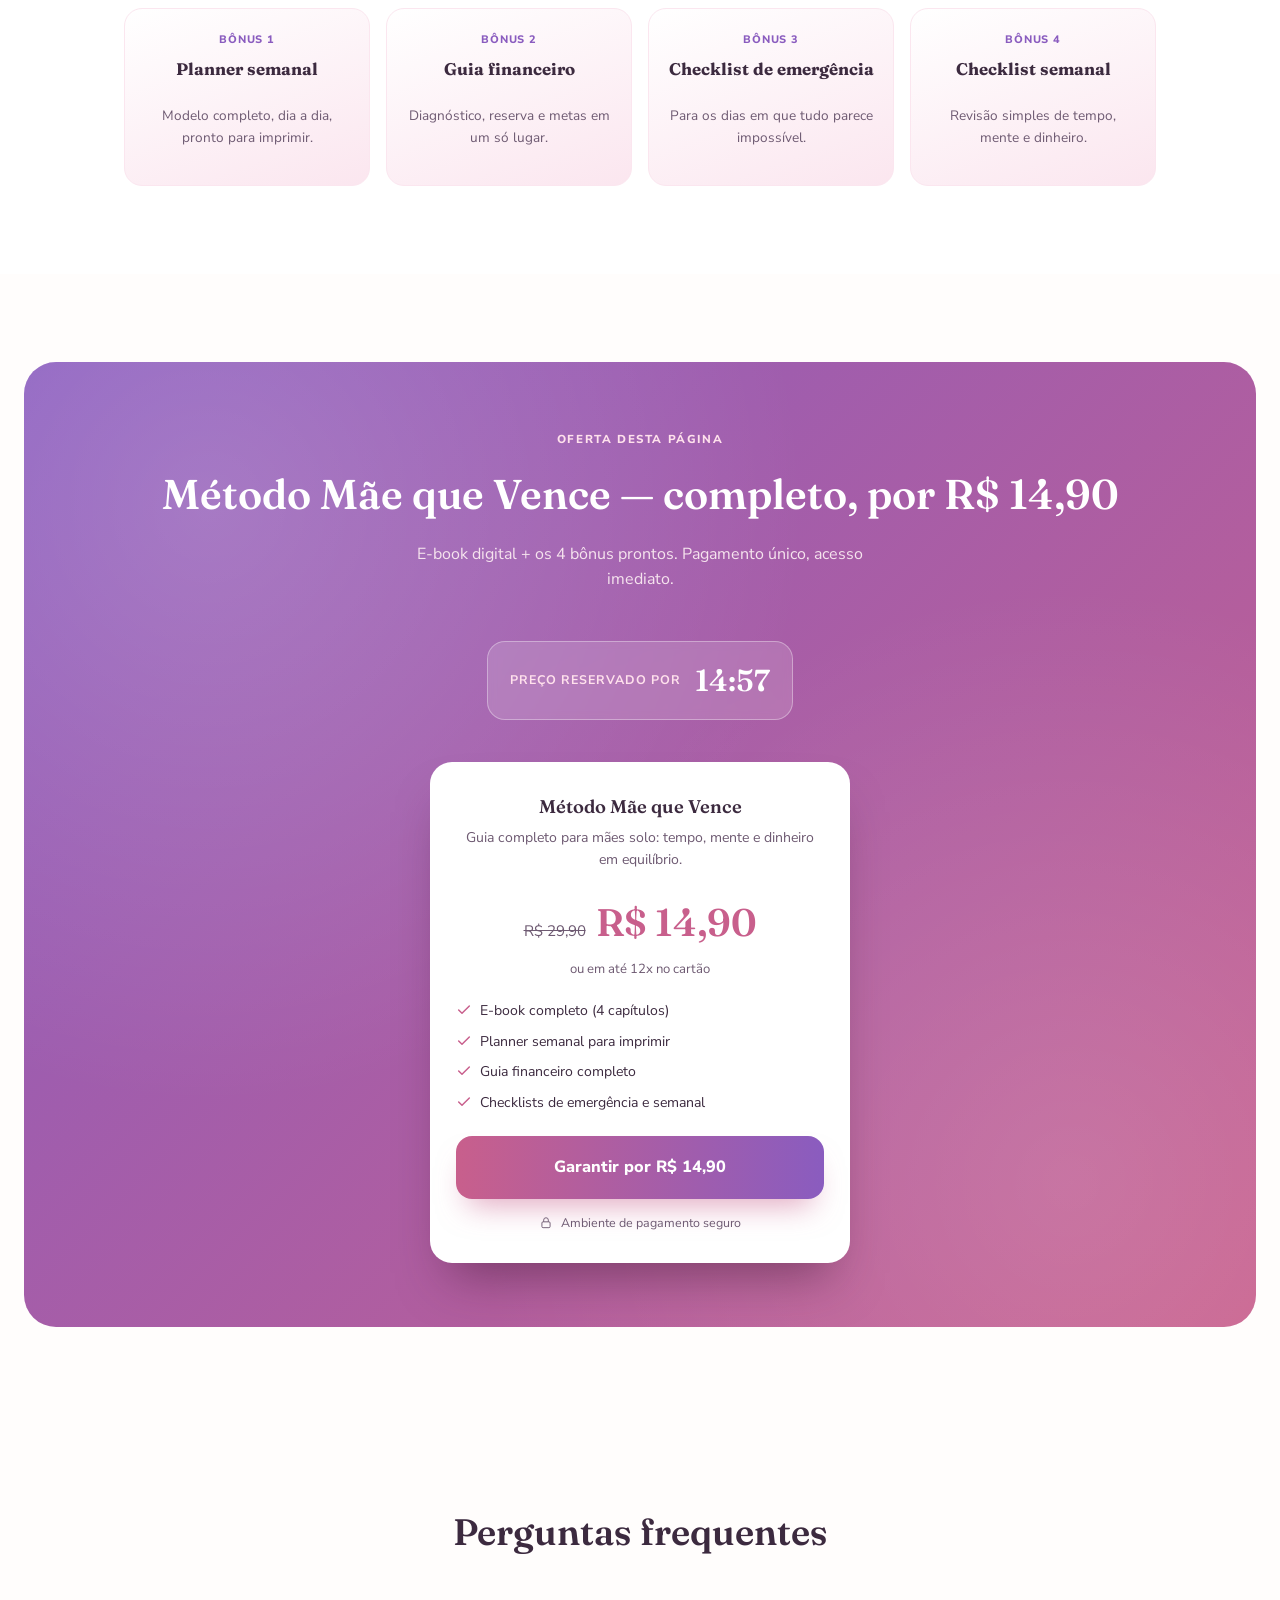
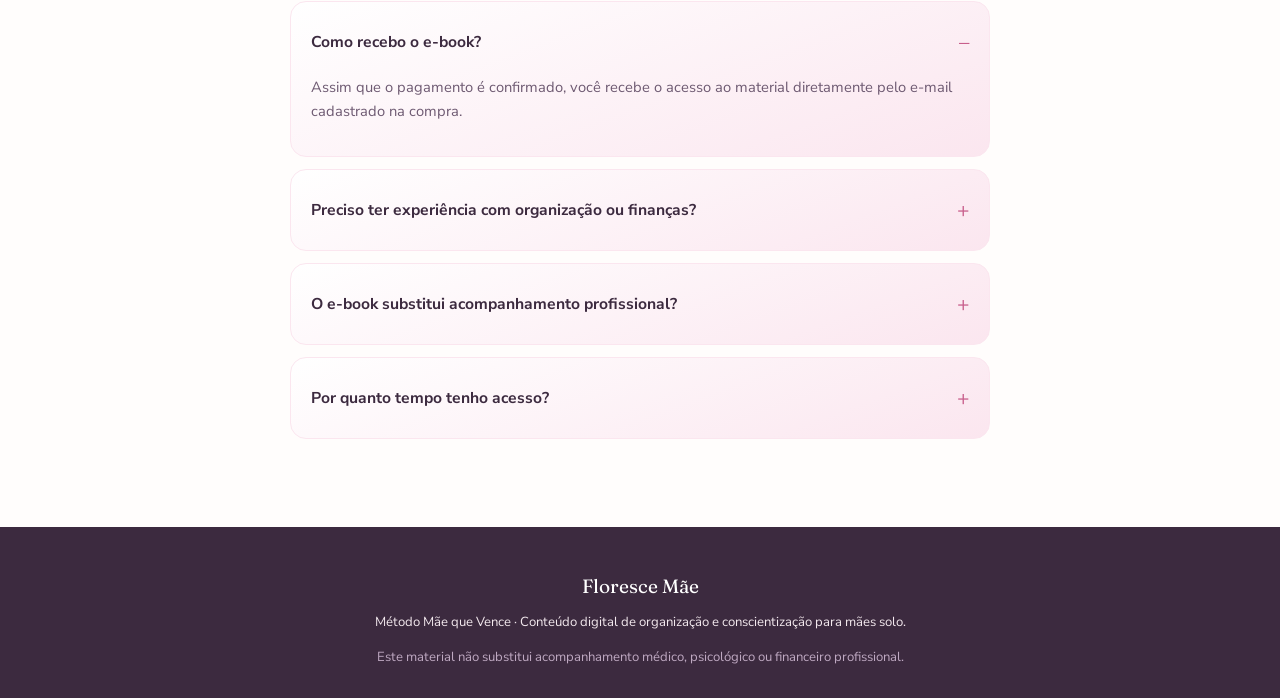
==== commit 0bd0cbee: "Add files via upload" ====
--- a/floresce-mae-responsivo.html
+++ b/floresce-mae-responsivo.html
@@ -633,7 +633,7 @@
       <div class="hero-cta">
         <div class="price-tag">
           <span class="old">R$ 29,90</span>
-          <span class="new">R$ 19,90</span>
+          <span class="new">R$ 14,90</span>
           <span class="cycle">pagamento único</span>
         </div>
         <a class="btn-buy" href="https://pay.kiwify.com.br/bz2rmCk" target="_blank" rel="noopener">
@@ -778,7 +778,7 @@
 <section id="oferta">
   <div class="offer">
     <span class="eyebrow">Oferta desta página</span>
-    <h2>Método Mãe que Vence — completo, por R$ 19,90</h2>
+    <h2>Método Mãe que Vence — completo, por R$ 14,90</h2>
     <p class="sub">E-book digital + os 4 bônus prontos. Pagamento único, acesso imediato.</p>
 
     <div class="timer-box">
@@ -791,7 +791,7 @@
       <div class="desc">Guia completo para mães solo: tempo, mente e dinheiro em equilíbrio.</div>
       <div class="pricing">
         <span class="old">R$ 29,90</span>
-        <span class="new">R$ 19,90</span>
+        <span class="new">R$ 14,90</span>
       </div>
       <div class="installment">ou em até 12x no cartão</div>
       <ul class="offer-includes">
@@ -800,7 +800,7 @@
         <li><svg width="16" height="16" viewBox="0 0 24 24" fill="none"><path d="M4 12L9 17L20 6" stroke="#c85f8c" stroke-width="2.2" stroke-linecap="round" stroke-linejoin="round"/></svg> Guia financeiro completo</li>
         <li><svg width="16" height="16" viewBox="0 0 24 24" fill="none"><path d="M4 12L9 17L20 6" stroke="#c85f8c" stroke-width="2.2" stroke-linecap="round" stroke-linejoin="round"/></svg> Checklists de emergência e semanal</li>
       </ul>
-      <a class="btn-buy" href="https://pay.kiwify.com.br/bz2rmCk" target="_blank" rel="noopener">Garantir por R$ 19,90</a>
+      <a class="btn-buy" href="https://pay.kiwify.com.br/bz2rmCk" target="_blank" rel="noopener">Garantir por R$ 14,90</a>
       <div class="secure-row">
         <svg width="14" height="14" viewBox="0 0 24 24" fill="none"><rect x="5" y="10" width="14" height="10" rx="2" stroke="#6e5a72" stroke-width="1.6"/><path d="M8 10V7A4 4 0 0116 7V10" stroke="#6e5a72" stroke-width="1.6"/></svg>
         Ambiente de pagamento seguro
